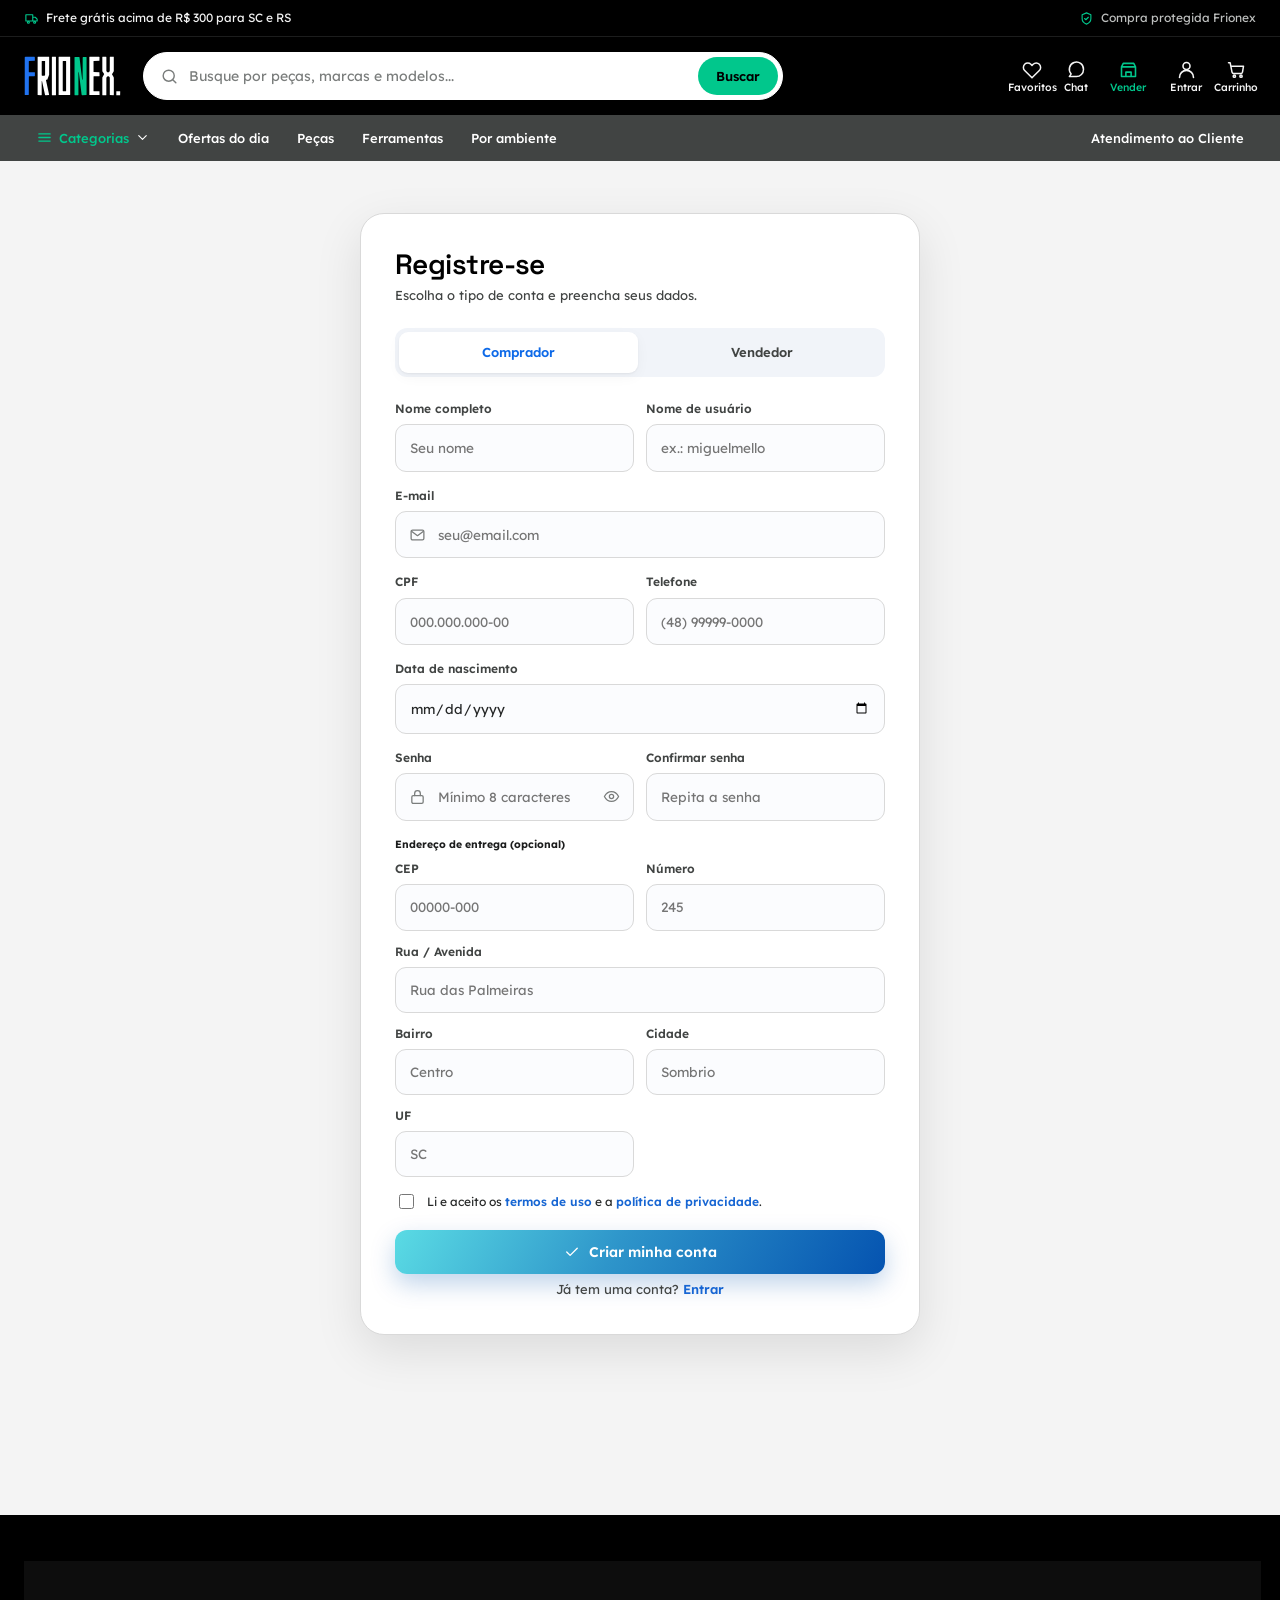
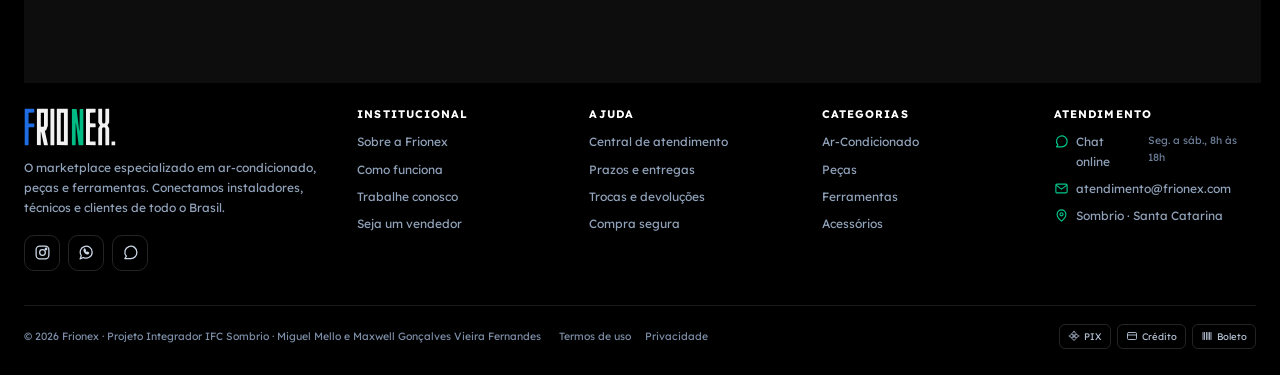
==== frionex/cadastro.html @ c79feea0 "feat: add HTML pages for Frionex marketplace - Created carrinho.html for the shopping cart interface" ====
<!DOCTYPE html>
<html lang="pt-BR">
<head>
  <meta charset="utf-8">
  <meta name="viewport" content="width=device-width, initial-scale=1">
  <title>Criar conta · Frionex</title>
  <meta name="description" content="Registre-se na Frionex como comprador ou vendedor e faça parte do marketplace de climatização.">
  <link rel="icon" href="assets/img/favicon.svg" type="image/svg+xml">
  <link rel="preconnect" href="https://fonts.googleapis.com">
  <link rel="preconnect" href="https://fonts.gstatic.com" crossorigin>
  <link rel="stylesheet" href="assets/css/styles.css">
</head>
<body>
  <div id="site-header"></div>

  <main class="page-shell">
    <div class="container">
      <div class="auth-page auth-page-solo">
        <div class="auth-main">
          <div class="auth-card">
            <h1>Registre-se</h1>
            <p>Escolha o tipo de conta e preencha seus dados.</p>

            <div class="auth-tabs" role="tablist" aria-label="Tipo de conta">
              <button class="auth-tab is-active" type="button" data-tipo="comprador" role="tab">Comprador</button>
              <button class="auth-tab" type="button" data-tipo="vendedor" role="tab">Vendedor</button>
            </div>

            <form class="auth-form" id="registerForm" autocomplete="on" novalidate>
              <input type="hidden" name="tipo" id="tipoConta" value="comprador">

              <div class="auth-grid-2">
                <div class="field">
                  <label for="regNome">Nome completo</label>
                  <input id="regNome" name="nome" type="text" placeholder="Seu nome" autocomplete="name" required>
                </div>
                <div class="field">
                  <label for="regUsuario">Nome de usuário</label>
                  <input id="regUsuario" name="nome_usuario" type="text" placeholder="ex.: miguelmello" autocomplete="username" required>
                </div>
              </div>

              <div class="field">
                <label for="regEmail">E-mail</label>
                <div class="input-wrap">
                  <span class="icon-slot" data-icon="mail"></span>
                  <input id="regEmail" name="email" type="email" placeholder="seu@email.com" autocomplete="email" required>
                </div>
              </div>

              <div class="auth-grid-2">
                <div class="field">
                  <label for="regCpf">CPF</label>
                  <input id="regCpf" name="cpf" type="text" inputmode="numeric" maxlength="14" placeholder="000.000.000-00" data-mask="cpf">
                </div>
                <div class="field">
                  <label for="regTelefone">Telefone</label>
                  <input id="regTelefone" name="telefone" type="tel" inputmode="numeric" maxlength="15" placeholder="(48) 99999-0000" data-mask="phone">
                </div>
              </div>

              <div class="field">
                <label for="regNasc">Data de nascimento</label>
                <input id="regNasc" name="data_nasc" type="date">
              </div>

              <div class="auth-grid-2">
                <div class="field">
                  <label for="regSenha">Senha</label>
                  <div class="input-wrap">
                    <span class="icon-slot" data-icon="lock"></span>
                    <input id="regSenha" name="senha" type="password" minlength="8" placeholder="Mínimo 8 caracteres" autocomplete="new-password" required>
                    <button class="icon-btn toggle-pass" type="button" data-toggle-pass="regSenha" aria-label="Mostrar senha">
                      <span class="icon-slot" data-icon="eye"></span>
                    </button>
                  </div>
                </div>
                <div class="field">
                  <label for="regSenha2">Confirmar senha</label>
                  <input id="regSenha2" name="senha_confirma" type="password" minlength="8" placeholder="Repita a senha" autocomplete="new-password" required>
                </div>
              </div>

              <div id="sellerNote" class="auth-note" hidden>
                Sua conta de vendedor será analisada pela equipe Frionex. Após a aprovação, você poderá publicar produtos e criar sua loja.
              </div>

              <div class="auth-note" style="margin-top:2px" id="addressNote">
                <strong style="color:var(--ink-2)">Endereço de entrega (opcional)</strong>
                <div class="auth-grid-2" style="margin-top:8px">
                  <div class="field">
                    <label for="regCep">CEP</label>
                    <input id="regCep" name="cep" type="text" inputmode="numeric" maxlength="9" placeholder="00000-000" data-mask="cep">
                  </div>
                  <div class="field">
                    <label for="regNumero">Número</label>
                    <input id="regNumero" name="numero" type="text" placeholder="245">
                  </div>
                  <div class="field" style="grid-column:1/-1">
                    <label for="regRua">Rua / Avenida</label>
                    <input id="regRua" name="rua" type="text" placeholder="Rua das Palmeiras">
                  </div>
                  <div class="field">
                    <label for="regBairro">Bairro</label>
                    <input id="regBairro" name="bairro" type="text" placeholder="Centro">
                  </div>
                  <div class="field">
                    <label for="regCidade">Cidade</label>
                    <input id="regCidade" name="cidade" type="text" placeholder="Sombrio">
                  </div>
                  <div class="field">
                    <label for="regUf">UF</label>
                    <input id="regUf" name="uf" type="text" maxlength="2" placeholder="SC">
                  </div>
                </div>
              </div>

              <label class="auth-row" style="justify-content:flex-start">
                <input type="checkbox" name="termos" id="regTermos" required>
                <span>Li e aceito os <a href="#" data-info="Termos de uso">termos de uso</a> e a <a href="#" data-info="Política de privacidade">política de privacidade</a>.</span>
              </label>

              <button class="btn btn-grad btn-block auth-submit" type="submit">
                <span class="icon-slot" data-icon="check"></span> Criar minha conta
              </button>
            </form>

            <p class="auth-alt">Já tem uma conta? <a href="login.html">Entrar</a></p>
          </div>
        </div>
      </div>
    </div>
  </main>

  <div id="site-footer"></div>

  <script src="assets/js/data.js"></script>
  <script src="assets/js/api.js"></script>
  <script src="assets/js/store.js"></script>
  <script src="assets/js/ui.js"></script>
  <script src="assets/js/pages/auth.js"></script>
</body>
</html>
---- frionex/assets/css/styles.css ----
@import url('https://fonts.googleapis.com/css2?family=Lexend+Deca:wght@300;400;500;600;700&family=Space+Grotesk:wght@500;600;700&display=swap');

/* =========================================================
   FRIONEX · Design System
   ========================================================= */
:root {
  --ink: #000000;
  --ink-2: #1c1d1d;
  --text: #262828;
  --muted: #414443;
  --muted-2: #7a7d7c;
  --line: #d9d9d9;
  --line-2: #f1f1f1;
  --bg: #f4f4f4;
  --surface: #ffffff;
  --blue: #0e6ae8;
  --blue-dark: #1766d3;
  --blue-soft: #e7f0fd;
  --teal: #01c78c;
  --teal-soft: #e3f8f1;
  --green: #10a976;
  --amber: #f59e0b;
  --danger: #e5484d;
  --grad: linear-gradient(120deg, #5adbe4 0%, #2e95ca 45%, #0553b0 100%);
  --grad-soft: linear-gradient(120deg, #e7f0fd 0%, #e3f8f1 100%);
  --buy-grad: linear-gradient(90deg, #069aad 0%, #24aa98 35%, #5ac671 70%, #78d65b 100%);
  --nav: #414443;
  --radius: 16px;
  --radius-sm: 12px;
  --radius-lg: 24px;
  --shadow-sm: 0 1px 2px rgba(0, 0, 0, .05), 0 4px 14px rgba(0, 0, 0, .04);
  --shadow: 0 16px 48px rgba(0, 0, 0, .10);
  --shadow-lg: 0 30px 80px rgba(0, 0, 0, .16);
  --container: 1240px;
  --font-body: 'Lexend Deca', 'Segoe UI', system-ui, -apple-system, sans-serif;
  --font-display: 'Space Grotesk', 'Lexend Deca', 'Segoe UI', sans-serif;
  --header-offset: 118px;
}

*, *::before, *::after { box-sizing: border-box; }

html { scroll-behavior: smooth; }

body {
  margin: 0;
  background: var(--bg);
  color: var(--text);
  font-family: var(--font-body);
  font-size: 15px;
  line-height: 1.6;
  -webkit-font-smoothing: antialiased;
}

body.has-modal { overflow: hidden; }

img, svg { max-width: 100%; }
img { display: block; }

a { color: inherit; text-decoration: none; }
button { font: inherit; color: inherit; cursor: pointer; }
input, select, textarea { font: inherit; color: inherit; }
fieldset { border: 0; padding: 0; margin: 0; }
h1, h2, h3, h4 {
  margin: 0;
  font-family: var(--font-display);
  font-weight: 600;
  line-height: 1.15;
  letter-spacing: -.02em;
  color: var(--ink);
}
p { margin: 0; }
ul, ol { margin: 0; padding: 0; list-style: none; }
hr { border: 0; border-top: 1px solid var(--line); margin: 0; }

:focus-visible {
  outline: 2px solid var(--blue);
  outline-offset: 3px;
  border-radius: 6px;
}

::selection { background: rgba(14, 106, 232, .18); }

.container {
  width: min(calc(100% - 48px), var(--container));
  margin-inline: auto;
}

.icon { width: 20px; height: 20px; flex: 0 0 auto; }
.icon-sm { width: 16px; height: 16px; }
.icon-slot { display: inline-flex; align-items: center; justify-content: center; }

.sr-only {
  position: absolute; width: 1px; height: 1px; padding: 0; margin: -1px;
  overflow: hidden; clip: rect(0, 0, 0, 0); white-space: nowrap; border: 0;
}
[hidden] { display: none !important; }

.text-muted { color: var(--muted); }
.text-grad {
  background: var(--grad);
  -webkit-background-clip: text;
  background-clip: text;
  color: transparent;
}

/* ---------- botões ---------- */
.btn {
  display: inline-flex;
  align-items: center;
  justify-content: center;
  gap: 8px;
  padding: 12px 20px;
  border: 1px solid transparent;
  border-radius: 12px;
  background: transparent;
  color: var(--ink);
  font-weight: 600;
  font-size: 14px;
  line-height: 1.2;
  white-space: nowrap;
  transition: transform .18s ease, box-shadow .18s ease, background .18s ease, border-color .18s ease;
}
.btn:hover { transform: translateY(-1px); }
.btn:active { transform: translateY(0); }
.btn:disabled { opacity: .55; cursor: not-allowed; transform: none; }
.btn .icon { width: 18px; height: 18px; }

.btn-grad { background: var(--grad); color: #fff; box-shadow: 0 10px 24px rgba(14, 106, 232, .28); }
.btn-grad:hover { box-shadow: 0 14px 30px rgba(1, 199, 140, .30); }
.btn-primary { background: var(--blue); color: #fff; box-shadow: 0 8px 20px rgba(14, 106, 232, .25); }
.btn-primary:hover { background: var(--blue-dark); }
.btn-buy { background: var(--buy-grad); color: #fff; box-shadow: 0 12px 26px rgba(24, 168, 168, .30); }
.btn-dark { background: var(--ink); color: #fff; }
.btn-dark:hover { background: #16233a; }
.btn-soft { background: var(--blue-soft); color: var(--blue-dark); }
.btn-soft:hover { background: #dbe9ff; }
.btn-outline { border-color: var(--line); background: #fff; }
.btn-outline:hover { border-color: var(--blue); color: var(--blue-dark); }
.btn-ghost { color: var(--muted); }
.btn-ghost:hover { background: var(--line-2); color: var(--ink); }
.btn-danger-ghost { color: var(--danger); }
.btn-danger-ghost:hover { background: #fdecec; }
.btn-sm { padding: 9px 13px; font-size: 12.5px; border-radius: 10px; }
.btn-lg { padding: 15px 26px; font-size: 15.5px; border-radius: 14px; }
.btn-block { width: 100%; }
.btn-link { color: var(--blue-dark); font-weight: 600; display: inline-flex; align-items: center; gap: 6px; }
.btn-link:hover { text-decoration: underline; }

.icon-btn {
  display: inline-flex;
  align-items: center;
  justify-content: center;
  width: 40px;
  height: 40px;
  border: 0;
  border-radius: 11px;
  background: transparent;
  color: var(--ink-2);
  transition: background .18s ease, color .18s ease;
}
.icon-btn:hover { background: var(--line-2); color: var(--blue-dark); }

/* ---------- chips / badges ---------- */
.chip {
  display: inline-flex;
  align-items: center;
  gap: 6px;
  padding: 6px 11px;
  border: 1px solid var(--line);
  border-radius: 999px;
  background: #fff;
  font-size: 12px;
  font-weight: 500;
  color: var(--muted);
}
.chip .icon { width: 14px; height: 14px; }
.chip.is-active { background: var(--ink); border-color: var(--ink); color: #fff; }

.badge-verified {
  display: inline-flex;
  align-items: center;
  gap: 5px;
  padding: 4px 9px;
  border-radius: 999px;
  background: var(--teal-soft);
  color: #0c8a61;
  font-size: 11.5px;
  font-weight: 600;
  white-space: nowrap;
}
.badge-verified .icon { width: 14px; height: 14px; }

/* =========================================================
   HEADER
   ========================================================= */
.top-strip {
  background: radial-gradient(1200px 120px at 20% 0%, rgba(14, 106, 232, .35), transparent 70%), var(--ink);
  color: #d7e6ff;
  font-size: 12px;
}
.top-strip-inner {
  display: flex;
  align-items: center;
  justify-content: space-between;
  gap: 16px;
  min-height: 36px;
}
.top-strip-inner > span { display: inline-flex; align-items: center; gap: 7px; }
.top-strip-inner .icon { width: 15px; height: 15px; color: var(--teal); }
.top-strip-right { color: #9fb3cf; }

.site-header {
  position: sticky;
  top: 0;
  z-index: 50;
  background: rgba(255, 255, 255, .94);
  backdrop-filter: blur(14px);
  border-bottom: 1px solid var(--line);
}
.header-top {
  display: flex;
  align-items: center;
  gap: 22px;
  min-height: 78px;
}
.brand { display: inline-flex; align-items: center; flex: 0 0 auto; }
.brand-logo { height: 36px; width: auto; }
.menu-toggle { display: none; }

.search {
  position: relative;
  display: flex;
  align-items: center;
  gap: 8px;
  flex: 1;
  max-width: 640px;
  min-height: 46px;
  padding: 4px 4px 4px 16px;
  border: 1.5px solid var(--line);
  border-radius: 999px;
  background: #f7f9fc;
  color: var(--muted-2);
  transition: border-color .18s ease, box-shadow .18s ease, background .18s ease;
}
.search:focus-within {
  border-color: rgba(14, 106, 232, .6);
  background: #fff;
  box-shadow: 0 0 0 4px rgba(14, 106, 232, .10);
}
.search .icon { width: 19px; height: 19px; }
.search input {
  flex: 1;
  min-width: 0;
  height: 38px;
  border: 0;
  background: transparent;
  outline: none;
  font-size: 14px;
  color: var(--text);
}
.search input::placeholder { color: var(--muted-2); }
.search input::-webkit-search-cancel-button { cursor: pointer; }
.search-btn {
  height: 38px;
  padding: 0 18px;
  border: 0;
  border-radius: 999px;
  background: var(--grad);
  color: #fff;
  font-weight: 600;
  font-size: 13px;
}
.search-btn:hover { filter: brightness(1.05); }

.header-actions {
  display: flex;
  align-items: center;
  gap: 4px;
  margin-left: auto;
}
.header-action {
  position: relative;
  display: inline-flex;
  flex-direction: column;
  align-items: center;
  gap: 1px;
  padding: 7px 10px;
  border: 0;
  border-radius: 10px;
  background: transparent;
  color: var(--muted);
  font-size: 10.5px;
  font-weight: 500;
  line-height: 1.2;
  transition: background .18s ease, color .18s ease;
}
.header-action:hover { background: var(--line-2); color: var(--blue-dark); }
.header-action .icon { width: 21px; height: 21px; }
.sell-link { color: #0c8a61; }
.login-link { color: var(--ink-2); }
.mini-badge {
  position: absolute;
  top: 1px;
  right: 4px;
  min-width: 17px;
  height: 17px;
  padding: 0 5px;
  border-radius: 999px;
  background: var(--grad);
  color: #fff;
  font-size: 10px;
  font-weight: 700;
  line-height: 17px;
  text-align: center;
  box-shadow: 0 0 0 2px #fff;
}
.account-menu { position: relative; }
.account-btn {
  display: flex;
  align-items: center;
  gap: 7px;
  padding: 4px 10px 4px 4px;
  border: 1px solid var(--line);
  border-radius: 999px;
  background: #fff;
  font-size: 12.5px;
  font-weight: 600;
  color: var(--ink-2);
}
.account-btn:hover { border-color: rgba(14, 106, 232, .5); }
.account-btn .chevron { width: 15px; height: 15px; color: var(--muted); }
.avatar {
  display: inline-flex;
  align-items: center;
  justify-content: center;
  width: 42px;
  height: 42px;
  border-radius: 50%;
  background: var(--grad);
  color: #fff;
  font-family: var(--font-display);
  font-weight: 700;
  font-size: 14px;
  letter-spacing: .02em;
  flex: 0 0 auto;
  overflow: hidden;
}
.avatar img { width: 100%; height: 100%; object-fit: cover; }
.avatar-sm { width: 30px; height: 30px; font-size: 11px; }
.avatar-lg { width: 64px; height: 64px; font-size: 20px; }
.avatar-xl { width: 88px; height: 88px; font-size: 28px; border: 4px solid #fff; box-shadow: var(--shadow-sm); }

.account-dropdown {
  position: absolute;
  top: calc(100% + 10px);
  right: 0;
  z-index: 60;
  width: 236px;
  padding: 8px;
  border: 1px solid var(--line);
  border-radius: 14px;
  background: #fff;
  box-shadow: var(--shadow);
  opacity: 0;
  visibility: hidden;
  transform: translateY(-6px);
  transition: .18s ease;
}
.account-menu.is-open .account-dropdown { opacity: 1; visibility: visible; transform: none; }
.account-dropdown-head {
  display: flex;
  flex-direction: column;
  gap: 1px;
  padding: 10px 12px 12px;
  border-bottom: 1px solid var(--line-2);
  margin-bottom: 6px;
}
.account-dropdown-head strong { font-size: 13.5px; }
.account-dropdown-head span { font-size: 11.5px; color: var(--muted-2); overflow: hidden; text-overflow: ellipsis; }
.account-dropdown a, .account-dropdown button {
  display: flex;
  align-items: center;
  gap: 9px;
  width: 100%;
  padding: 10px 12px;
  border: 0;
  border-radius: 9px;
  background: transparent;
  font-size: 13px;
  color: var(--text);
  text-align: left;
}
.account-dropdown a:hover, .account-dropdown button:hover { background: var(--blue-soft); color: var(--blue-dark); }
.account-dropdown .icon { width: 17px; height: 17px; }

.header-nav {
  border-top: 1px solid var(--line-2);
  background: #fff;
}
.nav-inner {
  display: flex;
  align-items: center;
  gap: 4px;
  min-height: 46px;
}
.nav-link {
  display: inline-flex;
  align-items: center;
  gap: 6px;
  padding: 9px 12px;
  border: 0;
  border-radius: 9px;
  background: transparent;
  font-size: 13.5px;
  font-weight: 500;
  color: var(--ink-2);
  white-space: nowrap;
}
.nav-link:hover { background: var(--line-2); color: var(--blue-dark); }
.nav-link .chevron { width: 15px; height: 15px; color: var(--muted); }
.nav-link .menu-ico { width: 17px; height: 17px; }
.nav-link-help { margin-left: auto; color: var(--muted); }
.nav-dropdown { position: relative; }
.nav-dropdown-panel {
  position: absolute;
  top: calc(100% + 6px);
  left: 0;
  z-index: 55;
  display: grid;
  grid-template-columns: 1fr 1fr;
  gap: 4px;
  width: 460px;
  padding: 10px;
  border: 1px solid var(--line);
  border-radius: 16px;
  background: #fff;
  box-shadow: var(--shadow);
  opacity: 0;
  visibility: hidden;
  transform: translateY(-6px);
  transition: .18s ease;
}
.nav-dropdown.is-open .nav-dropdown-panel { opacity: 1; visibility: visible; transform: none; }
.nav-dropdown-panel a {
  display: flex;
  gap: 11px;
  align-items: flex-start;
  padding: 11px;
  border-radius: 11px;
}
.nav-dropdown-panel a:hover { background: var(--blue-soft); }
.cat-ico {
  display: inline-flex;
  align-items: center;
  justify-content: center;
  width: 38px;
  height: 38px;
  border-radius: 10px;
  background: var(--grad-soft);
  color: var(--blue-dark);
  flex: 0 0 auto;
}
.cat-ico .icon { width: 19px; height: 19px; }
.nav-dropdown-panel strong { display: block; font-size: 13px; }
.nav-dropdown-panel small { display: block; margin-top: 2px; font-size: 11px; color: var(--muted-2); line-height: 1.35; }

/* mobile drawer */
.mobile-drawer {
  position: fixed;
  inset: 0 auto 0 0;
  z-index: 90;
  display: none;
  flex-direction: column;
  width: min(340px, 88vw);
  padding: 18px;
  background: #fff;
  box-shadow: var(--shadow-lg);
  transform: translateX(-105%);
  transition: transform .26s ease;
  overflow-y: auto;
}
.mobile-drawer-head { display: flex; align-items: center; justify-content: space-between; margin-bottom: 16px; }
.mobile-search { margin-bottom: 14px; }
.mobile-search .search { max-width: none; }
.mobile-search .search-btn { display: none; }
.mobile-nav { display: flex; flex-direction: column; gap: 2px; }
.mobile-nav a {
  display: flex;
  align-items: center;
  gap: 10px;
  padding: 11px 12px;
  border-radius: 10px;
  font-size: 14px;
  font-weight: 500;
  color: var(--ink-2);
}
.mobile-nav a:hover { background: var(--line-2); }
.mobile-nav .icon { width: 18px; height: 18px; color: var(--muted); }
.mobile-label {
  padding: 14px 12px 5px;
  font-size: 10.5px;
  font-weight: 700;
  letter-spacing: .12em;
  text-transform: uppercase;
  color: var(--muted-2);
}
.drawer-scrim {
  position: fixed;
  inset: 0;
  z-index: 85;
  background: rgba(0, 0, 0, .45);
  opacity: 0;
  visibility: hidden;
  transition: .22s ease;
}
body.menu-open .mobile-drawer { transform: none; }
body.menu-open .drawer-scrim { opacity: 1; visibility: visible; }

/* =========================================================
   HERO / HOME
   ========================================================= */
main { min-height: 60vh; }

.hero {
  position: relative;
  margin: 26px auto 0;
  border-radius: var(--radius-lg);
  overflow: hidden;
  background: radial-gradient(900px 500px at 88% 8%, rgba(1, 199, 140, .35), transparent 60%),
              radial-gradient(700px 500px at 20% 100%, rgba(14, 106, 232, .38), transparent 65%),
              linear-gradient(135deg, #000000 0%, #0a1a33 55%, #0b2a2a 100%);
  color: #fff;
  box-shadow: var(--shadow-lg);
}
.hero::after {
  content: "";
  position: absolute;
  inset: 0;
  background-image: radial-gradient(rgba(255, 255, 255, .10) 1px, transparent 1px);
  background-size: 22px 22px;
  mask-image: linear-gradient(90deg, transparent 40%, #000);
  pointer-events: none;
}
.hero-slide {
  display: none;
  grid-template-columns: 1.1fr .9fr;
  align-items: center;
  gap: 26px;
  min-height: 380px;
  padding: 48px 52px;
  position: relative;
  z-index: 1;
}
.hero-slide.is-active { display: grid; animation: heroIn .5s ease both; }
@keyframes heroIn { from { opacity: 0; transform: translateY(8px); } to { opacity: 1; transform: none; } }
.hero-copy { max-width: 560px; }
.hero-eyebrow {
  display: inline-flex;
  align-items: center;
  gap: 7px;
  padding: 6px 12px;
  border: 1px solid rgba(255, 255, 255, .18);
  border-radius: 999px;
  background: rgba(255, 255, 255, .08);
  color: #b9f6e5;
  font-size: 11.5px;
  font-weight: 600;
  letter-spacing: .06em;
  text-transform: uppercase;
}
.hero-eyebrow .icon { width: 14px; height: 14px; }
.hero h1 {
  margin: 16px 0 12px;
  color: #fff;
  font-size: clamp(30px, 4vw, 48px);
  line-height: 1.06;
  letter-spacing: -.035em;
}
.hero h1 em { font-style: normal; background: linear-gradient(120deg, #5adbe4, #01c78c); -webkit-background-clip: text; background-clip: text; color: transparent; }
.hero p { max-width: 460px; color: #b9c6da; font-size: 15px; }
.hero-actions { display: flex; flex-wrap: wrap; gap: 10px; margin-top: 24px; }
.hero-stats { display: flex; gap: 26px; margin-top: 30px; }
.hero-stat strong { display: block; font-family: var(--font-display); font-size: 20px; letter-spacing: -.02em; }
.hero-stat span { font-size: 11.5px; color: #92a3bd; }
.hero-media { display: flex; justify-content: center; align-items: center; position: relative; }
.hero-media-inner {
  position: relative;
  width: 100%;
  max-width: 380px;
  aspect-ratio: 1 / 1;
  display: grid;
  place-items: center;
  border-radius: 28px;
  background: radial-gradient(circle at 50% 40%, #fff, #f4f4f4 70%);
  box-shadow: 0 30px 80px rgba(0, 0, 0, .35);
  transform: rotate(-3deg);
}
.hero-media img { width: 88%; height: 88%; object-fit: contain; }
.hero-tag {
  position: absolute;
  right: -14px;
  bottom: 26px;
  display: flex;
  align-items: center;
  gap: 8px;
  padding: 10px 14px;
  border-radius: 14px;
  background: #fff;
  color: var(--ink);
  font-size: 12px;
  font-weight: 600;
  box-shadow: var(--shadow);
}
.hero-tag .icon { color: var(--teal); }
.hero-dots { position: absolute; left: 52px; bottom: 22px; z-index: 3; display: flex; gap: 7px; }
.hero-dots button {
  width: 26px;
  height: 5px;
  border: 0;
  border-radius: 99px;
  background: rgba(255, 255, 255, .25);
  padding: 0;
  transition: .2s ease;
}
.hero-dots button.is-active { width: 42px; background: linear-gradient(90deg, #5adbe4, #01c78c); }
.hero-arrow {
  position: absolute;
  top: 50%;
  z-index: 3;
  transform: translateY(-50%);
  width: 38px;
  height: 38px;
  display: grid;
  place-items: center;
  border: 1px solid rgba(255, 255, 255, .2);
  border-radius: 50%;
  background: rgba(0, 0, 0, .35);
  color: #fff;
  backdrop-filter: blur(6px);
}
.hero-arrow:hover { background: rgba(0, 0, 0, .65); }
.hero-arrow .icon { width: 18px; height: 18px; }
.hero-prev { left: 14px; }
.hero-next { right: 14px; }

/* quick categories */
.quick-cats {
  display: grid;
  grid-template-columns: repeat(4, 1fr);
  gap: 14px;
  margin-top: 24px;
}
.quick-cat {
  display: flex;
  align-items: center;
  gap: 13px;
  padding: 16px 18px;
  border: 1px solid var(--line);
  border-radius: var(--radius);
  background: #fff;
  box-shadow: var(--shadow-sm);
  transition: transform .2s ease, box-shadow .2s ease, border-color .2s ease;
}
.quick-cat:hover { transform: translateY(-3px); box-shadow: var(--shadow); border-color: rgba(14, 106, 232, .28); }
.quick-cat-ico {
  display: grid;
  place-items: center;
  width: 46px;
  height: 46px;
  border-radius: 13px;
  background: var(--grad-soft);
  color: var(--blue-dark);
  flex: 0 0 auto;
}
.quick-cat-ico .icon { width: 22px; height: 22px; }
.quick-cat strong { display: block; font-size: 14px; }
.quick-cat small { display: block; color: var(--muted-2); font-size: 11.5px; }

/* section heading */
.section { margin-top: 44px; }
.section-head {
  display: flex;
  align-items: flex-end;
  justify-content: space-between;
  gap: 18px;
  margin-bottom: 18px;
}
.section-head h2 { font-size: clamp(22px, 2.6vw, 30px); }
.section-head p { margin-top: 4px; color: var(--muted); font-size: 13.5px; }
.section-link { display: inline-flex; align-items: center; gap: 6px; font-size: 13px; font-weight: 600; color: var(--blue-dark); white-space: nowrap; }
.section-link .icon { width: 16px; height: 16px; }

/* shop layout */
.shop-layout {
  display: grid;
  grid-template-columns: 262px 1fr;
  gap: 26px;
  align-items: start;
  margin-top: 8px;
}
.filters-card {
  position: sticky;
  top: calc(var(--header-offset) + 18px);
  padding: 20px;
  border: 1px solid var(--line);
  border-radius: var(--radius);
  background: #fff;
  box-shadow: var(--shadow-sm);
}
.filters-head {
  display: flex;
  align-items: center;
  justify-content: space-between;
  gap: 10px;
  margin-bottom: 4px;
}
.filters-head h2 { display: flex; align-items: center; gap: 8px; font-size: 16px; }
.filters-head h2 .icon { width: 18px; height: 18px; color: var(--blue); }
.filters-clear { font-size: 11.5px; font-weight: 600; color: var(--blue-dark); background: none; border: 0; padding: 4px; }
.filters-clear:hover { text-decoration: underline; }
.filter-group { padding: 15px 0; border-bottom: 1px solid var(--line-2); }
.filter-group:last-of-type { border-bottom: 0; }
.filter-group h3 {
  margin-bottom: 9px;
  font-family: var(--font-body);
  font-size: 12px;
  font-weight: 700;
  letter-spacing: .09em;
  text-transform: uppercase;
  color: var(--muted);
}
.filter-option {
  display: flex;
  align-items: center;
  gap: 8px;
  padding: 4px 0;
  font-size: 13px;
  color: var(--text);
  cursor: pointer;
}
.filter-option input { width: 16px; height: 16px; accent-color: var(--blue); cursor: pointer; }
.filter-option:hover { color: var(--blue-dark); }
.filter-option .count { margin-left: auto; font-size: 11px; color: var(--muted-2); }
.price-range { display: flex; align-items: center; gap: 8px; }
.price-range input {
  width: 100%;
  min-width: 0;
  padding: 9px 11px;
  border: 1px solid var(--line);
  border-radius: 9px;
  background: #f9fbfe;
  font-size: 12.5px;
}
.price-range span { color: var(--muted-2); font-size: 12px; }
.filters-apply { margin-top: 10px; width: 100%; }
.filters-toggle { display: none; }

.shop-main { min-width: 0; }
.shop-toolbar {
  display: flex;
  align-items: center;
  justify-content: space-between;
  gap: 14px;
  margin-bottom: 16px;
}
.shop-title { font-size: 21px; }
.shop-count { margin-top: 3px; color: var(--muted); font-size: 12.5px; }
.sort-control { display: flex; align-items: center; gap: 8px; font-size: 12.5px; color: var(--muted); }
.sort-control select {
  padding: 9px 32px 9px 12px;
  border: 1px solid var(--line);
  border-radius: 10px;
  background: #fff;
  font-size: 13px;
  font-weight: 500;
  color: var(--ink-2);
  cursor: pointer;
}
.active-filters { display: flex; flex-wrap: wrap; gap: 7px; margin-bottom: 14px; }
.active-filter {
  display: inline-flex;
  align-items: center;
  gap: 5px;
  padding: 5px 9px;
  border-radius: 999px;
  background: var(--blue-soft);
  color: var(--blue-dark);
  font-size: 11.5px;
  font-weight: 500;
}
.active-filter button { border: 0; background: none; padding: 0; display: inline-flex; color: inherit; }
.active-filter .icon { width: 13px; height: 13px; }

/* product grid */
.product-grid {
  display: grid;
  grid-template-columns: repeat(3, minmax(0, 1fr));
  gap: 18px;
}
.product-grid.cols-4 { grid-template-columns: repeat(4, minmax(0, 1fr)); }
.product-card {
  position: relative;
  display: flex;
  flex-direction: column;
  min-width: 0;
  border: 1px solid var(--line);
  border-radius: var(--radius);
  background: #fff;
  overflow: hidden;
  box-shadow: var(--shadow-sm);
  transition: transform .22s ease, box-shadow .22s ease, border-color .22s ease;
}
.product-card:hover { transform: translateY(-4px); box-shadow: var(--shadow); border-color: rgba(14, 106, 232, .22); }
.product-media {
  position: relative;
  aspect-ratio: 1 / 1;
  margin: 8px 8px 0;
  border-radius: 13px;
  background: linear-gradient(160deg, #f4f4f4, #f1f1f1);
  overflow: hidden;
}
.product-media img {
  width: 100%;
  height: 100%;
  object-fit: contain;
  transition: transform .35s ease;
}
.product-card:hover .product-media img { transform: scale(1.045); }
.product-badge {
  position: absolute;
  top: 10px;
  left: 10px;
  z-index: 2;
  padding: 5px 9px;
  border-radius: 8px;
  color: #fff;
  font-size: 10.5px;
  font-weight: 700;
  letter-spacing: .02em;
}
.product-badge.is-featured { background: var(--grad); }
.product-badge.is-off { background: #000000; }
.fav-btn {
  position: absolute;
  top: 10px;
  right: 10px;
  z-index: 2;
  display: grid;
  place-items: center;
  width: 34px;
  height: 34px;
  border: 1px solid var(--line);
  border-radius: 50%;
  background: rgba(255, 255, 255, .92);
  color: var(--muted);
  backdrop-filter: blur(4px);
  transition: .18s ease;
}
.fav-btn:hover { color: var(--danger); border-color: #f6c9cb; }
.fav-btn.is-active { color: var(--danger); background: #fff0f0; border-color: #f6c9cb; }
.fav-btn.is-active .icon { fill: currentColor; }
.fav-btn .icon { width: 17px; height: 17px; }
.product-body { display: flex; flex-direction: column; flex: 1; padding: 13px 15px 15px; }
.product-brand {
  font-size: 10.5px;
  font-weight: 600;
  letter-spacing: .07em;
  text-transform: uppercase;
  color: var(--muted-2);
}
.product-title {
  margin: 5px 0 7px;
  min-height: 40px;
  font-family: var(--font-body);
  font-size: 13.5px;
  font-weight: 500;
  line-height: 1.45;
  letter-spacing: 0;
  color: var(--text);
  display: -webkit-box;
  -webkit-line-clamp: 2;
  -webkit-box-orient: vertical;
  overflow: hidden;
}
.product-title a:hover { color: var(--blue-dark); }
.rating { display: flex; align-items: center; gap: 4px; font-size: 11.5px; color: var(--muted); }
.stars { display: inline-flex; gap: 1px; }
.star { width: 13px; height: 13px; fill: #d7dde8; }
.star.is-filled { fill: #f5a524; }
.rating-value { margin-left: 3px; font-weight: 600; color: var(--ink-2); }
.rating-count { color: var(--muted-2); }
.price-block { display: flex; flex-direction: column; margin: 11px 0 12px; }
.price-old { font-size: 11.5px; color: var(--muted-2); text-decoration: line-through; }
.price-main {
  display: flex;
  align-items: baseline;
  gap: 4px;
  font-family: var(--font-display);
  font-size: 23px;
  font-weight: 700;
  letter-spacing: -.03em;
  color: var(--ink);
  line-height: 1.15;
}
.price-main > span { font-size: 12px; font-weight: 600; color: var(--muted); }
.price-pix { margin-top: 2px; font-size: 11.5px; color: #00805f; font-weight: 500; }
.price-pix strong { font-weight: 700; }
.price-installments { font-size: 11px; color: var(--muted); }
.product-foot {
  display: flex;
  align-items: center;
  justify-content: space-between;
  gap: 8px;
  margin-top: auto;
  padding-top: 11px;
  border-top: 1px solid var(--line-2);
}
.product-seller {
  display: inline-flex;
  align-items: center;
  gap: 5px;
  min-width: 0;
  font-size: 10.5px;
  color: var(--muted-2);
  white-space: nowrap;
  overflow: hidden;
  text-overflow: ellipsis;
}
.product-seller .icon { width: 13px; height: 13px; flex: 0 0 auto; }
.product-foot .btn { flex: 0 0 auto; }

/* empty state */
.empty-state {
  display: flex;
  flex-direction: column;
  align-items: center;
  gap: 10px;
  padding: 56px 20px;
  border: 1px dashed var(--line);
  border-radius: var(--radius);
  background: #fff;
  text-align: center;
}
.empty-state .empty-ico {
  display: grid;
  place-items: center;
  width: 64px;
  height: 64px;
  border-radius: 50%;
  background: var(--grad-soft);
  color: var(--blue-dark);
}
.empty-state .empty-ico .icon { width: 28px; height: 28px; }
.empty-state h3 { font-size: 18px; }
.empty-state p { max-width: 380px; color: var(--muted); font-size: 13.5px; }

/* perks */
.perks {
  display: grid;
  grid-template-columns: repeat(3, 1fr);
  gap: 14px;
  margin-top: 34px;
}
.perk {
  display: flex;
  gap: 13px;
  padding: 18px;
  border: 1px solid var(--line);
  border-radius: var(--radius);
  background: #fff;
}
.perk-ico {
  display: grid;
  place-items: center;
  width: 42px;
  height: 42px;
  border-radius: 12px;
  background: var(--grad-soft);
  color: var(--blue-dark);
  flex: 0 0 auto;
}
.perk-ico .icon { width: 21px; height: 21px; }
.perk strong { display: block; font-size: 13.5px; }
.perk span { display: block; margin-top: 2px; font-size: 11.5px; color: var(--muted); }

/* rail */
.rail {
  display: flex;
  gap: 16px;
  overflow-x: auto;
  padding-bottom: 8px;
  scroll-snap-type: x mandatory;
  scrollbar-width: thin;
}
.rail > * { flex: 0 0 250px; scroll-snap-align: start; }

/* =========================================================
   PÁGINA DE PRODUTO
   ========================================================= */
.page-shell { padding: 22px 0 60px; }
.breadcrumb {
  display: flex;
  align-items: center;
  gap: 7px;
  margin-bottom: 18px;
  font-size: 12px;
  color: var(--muted);
}
.breadcrumb a:hover { color: var(--blue-dark); }
.breadcrumb .icon { width: 13px; height: 13px; color: var(--muted-2); }
.breadcrumb .current { color: var(--ink-2); font-weight: 500; }

.product-detail {
  display: grid;
  grid-template-columns: minmax(0, 1fr) minmax(0, .96fr);
  gap: 34px;
  align-items: start;
}
.gallery { min-width: 0; }
.gallery-main {
  position: relative;
  aspect-ratio: 1 / 1;
  border: 1px solid var(--line);
  border-radius: 20px;
  background: linear-gradient(160deg, #f4f4f4, #f1f1f1);
  overflow: hidden;
}
.gallery-main img { width: 100%; height: 100%; object-fit: contain; }
.gallery-tag {
  position: absolute;
  top: 16px;
  left: 16px;
  padding: 6px 11px;
  border-radius: 9px;
  background: var(--grad);
  color: #fff;
  font-size: 11px;
  font-weight: 700;
}
.gallery-thumbs { display: flex; gap: 10px; margin-top: 12px; flex-wrap: wrap; }
.gallery-thumb {
  width: 76px;
  height: 76px;
  padding: 4px;
  border: 1.5px solid var(--line);
  border-radius: 12px;
  background: #fff;
  overflow: hidden;
  transition: .18s ease;
}
.gallery-thumb img { width: 100%; height: 100%; object-fit: contain; }
.gallery-thumb.is-active, .gallery-thumb:hover { border-color: var(--blue); box-shadow: 0 0 0 3px rgba(14, 106, 232, .12); }

.product-info { min-width: 0; }
.product-info .product-brand { font-size: 11.5px; }
.product-info h1 {
  margin: 8px 0 12px;
  font-family: var(--font-body);
  font-size: clamp(21px, 2.4vw, 27px);
  font-weight: 600;
  line-height: 1.32;
  letter-spacing: -.01em;
  color: var(--ink);
}
.product-meta { display: flex; align-items: center; flex-wrap: wrap; gap: 12px; padding-bottom: 16px; border-bottom: 1px solid var(--line); }
.product-meta .rating { font-size: 12.5px; }
.product-meta .rating .star { width: 15px; height: 15px; }
.meta-link { font-size: 12.5px; color: var(--blue-dark); font-weight: 500; }
.meta-link:hover { text-decoration: underline; }
.seller-inline {
  display: flex;
  align-items: center;
  gap: 9px;
  margin: 14px 0;
  padding: 10px 12px;
  border: 1px solid var(--line);
  border-radius: 12px;
  background: #fbfcfe;
  font-size: 12.5px;
}
.seller-inline .avatar { width: 34px; height: 34px; font-size: 12px; }
.seller-inline strong { display: block; font-size: 12.5px; }
.seller-inline small { color: var(--muted-2); font-size: 11px; }
.seller-inline .badge-verified { margin-left: auto; }
.price-box {
  margin-top: 16px;
  padding: 18px;
  border: 1px solid var(--line);
  border-radius: 16px;
  background: #fff;
  box-shadow: var(--shadow-sm);
}
.price-box .price-old { font-size: 12.5px; }
.price-box .price-main { font-size: 38px; }
.price-box .price-main > span { font-size: 16px; }
.price-box .price-pix { margin-top: 6px; font-size: 13.5px; }
.price-box .price-installments { margin-top: 2px; font-size: 12.5px; }
.price-extra {
  display: flex;
  align-items: center;
  gap: 7px;
  margin-top: 10px;
  padding-top: 10px;
  border-top: 1px dashed var(--line);
  font-size: 12px;
  color: var(--muted);
}
.price-extra .icon { width: 16px; height: 16px; color: var(--teal); }

.qty-row { display: flex; align-items: center; gap: 14px; margin: 18px 0 12px; }
.qty-label { font-size: 12.5px; font-weight: 600; color: var(--muted); }
.qty {
  display: inline-flex;
  align-items: center;
  border: 1px solid var(--line);
  border-radius: 11px;
  background: #fff;
  overflow: hidden;
}
.qty button {
  display: grid;
  place-items: center;
  width: 40px;
  height: 42px;
  border: 0;
  background: transparent;
  color: var(--muted);
}
.qty button:hover { background: var(--line-2); color: var(--ink); }
.qty button .icon { width: 16px; height: 16px; }
.qty input {
  width: 42px;
  height: 42px;
  border: 0;
  border-inline: 1px solid var(--line-2);
  background: #fff;
  text-align: center;
  font-weight: 600;
  font-size: 14px;
  outline: none;
}
.buy-row { display: flex; gap: 10px; }
.buy-row .btn { flex: 1; }
.buy-row .btn-buy { flex: 1.5; }
.stock-note { display: flex; align-items: center; gap: 6px; margin-top: 10px; font-size: 11.5px; color: var(--muted); }
.stock-dot { width: 7px; height: 7px; border-radius: 50%; background: var(--green); box-shadow: 0 0 0 3px rgba(34, 197, 94, .16); }

.shipping-box {
  display: flex;
  gap: 8px;
  margin-top: 16px;
  padding: 14px;
  border: 1px solid var(--line);
  border-radius: 13px;
  background: #fff;
}
.shipping-box input {
  flex: 1;
  min-width: 0;
  padding: 10px 12px;
  border: 1px solid var(--line);
  border-radius: 9px;
  background: #f9fbfe;
  font-size: 13px;
}
.shipping-result { margin-top: 8px; font-size: 12px; color: var(--muted); }
.shipping-result strong { color: #0c8a61; }

.product-benefits {
  display: grid;
  grid-template-columns: repeat(2, 1fr);
  gap: 10px;
  margin-top: 16px;
}
.benefit {
  display: flex;
  align-items: flex-start;
  gap: 9px;
  padding: 11px 12px;
  border: 1px solid var(--line);
  border-radius: 12px;
  background: #fff;
  font-size: 11.5px;
  color: var(--muted);
}
.benefit .icon { width: 18px; height: 18px; color: var(--blue); flex: 0 0 auto; }
.benefit strong { display: block; font-size: 12px; color: var(--ink-2); }

/* tabs */
.tabs-card {
  margin-top: 38px;
  border: 1px solid var(--line);
  border-radius: var(--radius);
  background: #fff;
  overflow: hidden;
}
.tabs-head { display: flex; gap: 4px; padding: 8px; border-bottom: 1px solid var(--line-2); overflow-x: auto; }
.tab-btn {
  padding: 11px 16px;
  border: 0;
  border-radius: 10px;
  background: transparent;
  font-size: 13.5px;
  font-weight: 600;
  color: var(--muted);
  white-space: nowrap;
}
.tab-btn:hover { background: var(--line-2); color: var(--ink); }
.tab-btn.is-active { background: var(--ink); color: #fff; }
.tab-panel { display: none; padding: 26px; }
.tab-panel.is-active { display: block; }
.tab-panel h3 { margin-bottom: 10px; font-size: 18px; }
.tab-panel p { color: var(--muted); font-size: 13.5px; line-height: 1.75; }
.spec-table { width: 100%; border-collapse: collapse; font-size: 13px; }
.spec-table tr:nth-child(odd) { background: #f8fafd; }
.spec-table th, .spec-table td { padding: 11px 14px; text-align: left; border-bottom: 1px solid var(--line-2); }
.spec-table th { width: 38%; font-weight: 600; color: var(--muted); }

/* reviews */
.reviews-wrap { display: grid; grid-template-columns: 260px 1fr; gap: 30px; }
.reviews-summary { padding-right: 24px; border-right: 1px solid var(--line); }
.reviews-score { font-family: var(--font-display); font-size: 52px; font-weight: 700; line-height: 1; letter-spacing: -.04em; }
.reviews-summary .stars { margin: 8px 0 4px; }
.reviews-summary .stars .star { width: 18px; height: 18px; }
.reviews-summary p { font-size: 12px; color: var(--muted); }
.rating-bars { display: flex; flex-direction: column; gap: 6px; margin-top: 16px; }
.rating-bar { display: grid; grid-template-columns: 28px 1fr 26px; align-items: center; gap: 8px; font-size: 11px; color: var(--muted); }
.bar-track { height: 6px; border-radius: 99px; background: var(--line-2); overflow: hidden; }
.bar-fill { height: 100%; border-radius: inherit; background: linear-gradient(90deg, #f5a524, #f7c948); }
.reviews-list { display: flex; flex-direction: column; gap: 14px; min-width: 0; }
.review-item { padding: 16px; border: 1px solid var(--line); border-radius: 13px; background: #fbfcfe; }
.review-head { display: flex; align-items: center; gap: 9px; margin-bottom: 7px; }
.review-head .avatar { width: 34px; height: 34px; font-size: 12px; }
.review-head strong { font-size: 12.5px; }
.review-head small { display: block; color: var(--muted-2); font-size: 10.5px; }
.review-head .stars { margin-left: auto; }
.review-head .stars .star { width: 13px; height: 13px; }
.review-item p { font-size: 12.5px; color: var(--text); line-height: 1.6; }
.review-form { margin-top: 18px; padding: 18px; border: 1px dashed var(--line); border-radius: 13px; background: #fff; }
.review-form h4 { margin-bottom: 8px; font-size: 14px; }
.star-input { display: flex; gap: 3px; margin: 6px 0 10px; }
.star-input button { border: 0; background: none; padding: 0; color: #d7dde8; }
.star-input button .icon { width: 24px; height: 24px; fill: currentColor; stroke: none; }
.star-input button.is-active { color: #f5a524; }
.star-input button:hover { color: #f5a524; }

/* =========================================================
   LOJA
   ========================================================= */
.store-cover {
  position: relative;
  height: 210px;
  border-radius: 20px;
  overflow: hidden;
  background:
    radial-gradient(600px 300px at 85% 0%, rgba(1, 199, 140, .45), transparent 60%),
    radial-gradient(700px 320px at 15% 100%, rgba(14, 106, 232, .5), transparent 65%),
    linear-gradient(120deg, #000000, #112a3a);
}
.store-cover::after {
  content: "";
  position: absolute;
  inset: 0;
  background-image: radial-gradient(rgba(255, 255, 255, .12) 1px, transparent 1px);
  background-size: 20px 20px;
  opacity: .5;
}
.store-cover-label {
  position: absolute;
  left: 28px;
  bottom: 22px;
  color: #fff;
  font-family: var(--font-display);
  font-size: 13px;
  letter-spacing: .16em;
  text-transform: uppercase;
  opacity: .75;
}
.store-head {
  position: relative;
  z-index: 2;
  margin: -62px 22px 0;
  padding: 24px;
  border: 1px solid var(--line);
  border-radius: 18px;
  background: #fff;
  box-shadow: var(--shadow);
}
.store-head-top { display: flex; align-items: flex-start; gap: 18px; flex-wrap: wrap; }
.store-avatar { width: 96px; height: 96px; border-radius: 22px; overflow: hidden; border: 4px solid #fff; box-shadow: var(--shadow-sm); flex: 0 0 auto; }
.store-avatar img { width: 100%; height: 100%; object-fit: cover; }
.store-id h1 { display: flex; align-items: center; gap: 9px; flex-wrap: wrap; font-size: 26px; }
.store-id p { margin-top: 4px; color: var(--muted); font-size: 13px; max-width: 620px; }
.store-id .store-meta { display: flex; align-items: center; gap: 14px; margin-top: 8px; flex-wrap: wrap; font-size: 11.5px; color: var(--muted-2); }
.store-id .store-meta span { display: inline-flex; align-items: center; gap: 5px; }
.store-id .store-meta .icon { width: 14px; height: 14px; }
.store-actions { display: flex; gap: 8px; margin-left: auto; }
.store-stats {
  display: grid;
  grid-template-columns: repeat(5, 1fr);
  gap: 10px;
  margin-top: 20px;
  padding-top: 18px;
  border-top: 1px solid var(--line);
}
.store-stat { display: flex; flex-direction: column; gap: 1px; }
.store-stat strong { font-family: var(--font-display); font-size: 20px; letter-spacing: -.02em; }
.store-stat span { font-size: 11px; color: var(--muted-2); }
.store-tabs { display: flex; gap: 6px; margin: 22px 0 18px; border-bottom: 1px solid var(--line); }
.store-tab { padding: 11px 14px; border: 0; border-bottom: 2px solid transparent; background: none; font-size: 13.5px; font-weight: 600; color: var(--muted); }
.store-tab.is-active { color: var(--ink); border-bottom-color: var(--blue); }

/* =========================================================
   PERFIL
   ========================================================= */
.profile-layout { display: grid; grid-template-columns: 274px 1fr; gap: 24px; align-items: start; }
.profile-nav {
  position: sticky;
  top: calc(var(--header-offset) + 18px);
  padding: 9px;
  border: 1px solid var(--line);
  border-radius: var(--radius);
  background: #fff;
  box-shadow: var(--shadow-sm);
}
.profile-nav a, .profile-nav button {
  display: flex;
  align-items: center;
  gap: 10px;
  width: 100%;
  padding: 11px 12px;
  border: 0;
  border-radius: 10px;
  background: transparent;
  font-size: 13px;
  font-weight: 500;
  color: var(--muted);
  text-align: left;
}
.profile-nav .icon { width: 18px; height: 18px; }
.profile-nav a:hover, .profile-nav button:hover { background: var(--line-2); color: var(--ink); }
.profile-nav .is-active { background: var(--grad-soft); color: var(--blue-dark); font-weight: 600; }
.profile-nav .nav-sep { height: 1px; margin: 7px 10px; background: var(--line-2); }

.profile-panel { display: none; }
.profile-panel.is-active { display: block; animation: fadeIn .25s ease both; }
@keyframes fadeIn { from { opacity: 0; transform: translateY(5px); } to { opacity: 1; transform: none; } }

.card {
  border: 1px solid var(--line);
  border-radius: var(--radius);
  background: #fff;
  box-shadow: var(--shadow-sm);
}
.card-pad { padding: 24px; }
.card-head { display: flex; align-items: flex-start; justify-content: space-between; gap: 16px; margin-bottom: 18px; }
.card-head h2 { font-size: 19px; }
.card-head p { margin-top: 3px; font-size: 12.5px; color: var(--muted); }

.profile-hero { display: flex; align-items: center; gap: 18px; flex-wrap: wrap; padding-bottom: 20px; margin-bottom: 20px; border-bottom: 1px solid var(--line); }
.profile-hero .avatar { width: 84px; height: 84px; font-size: 26px; }
.profile-hero h2 { display: flex; align-items: center; gap: 9px; flex-wrap: wrap; font-size: 23px; }
.profile-hero p { margin-top: 3px; color: var(--muted); font-size: 12.5px; }
.profile-hero .btn { margin-left: auto; }

.form-grid { display: grid; grid-template-columns: repeat(2, minmax(0, 1fr)); gap: 16px; }
.field { display: flex; flex-direction: column; gap: 6px; min-width: 0; }
.field.full { grid-column: 1 / -1; }
.field label { font-size: 11.5px; font-weight: 600; color: var(--muted); }
.field input, .field select, .field textarea {
  width: 100%;
  padding: 12px 14px;
  border: 1.5px solid var(--line);
  border-radius: 11px;
  background: #fbfcfe;
  font-size: 13.5px;
  color: var(--text);
  transition: border-color .18s ease, box-shadow .18s ease, background .18s ease;
}
.field input:focus, .field select:focus, .field textarea:focus {
  outline: none;
  border-color: rgba(14, 106, 232, .65);
  background: #fff;
  box-shadow: 0 0 0 4px rgba(14, 106, 232, .10);
}
.field input:disabled, .field select:disabled {
  color: var(--muted);
  background: #f3f5f9;
  cursor: not-allowed;
}
.field small { font-size: 10.5px; color: var(--muted-2); }
.field-error { font-size: 11px; color: var(--danger); min-height: 14px; }
.form-actions { display: flex; align-items: center; justify-content: flex-end; gap: 10px; margin-top: 20px; }
.form-actions .btn-save { min-width: 150px; }

.settings-list { display: flex; flex-direction: column; }
.settings-row {
  display: flex;
  align-items: center;
  justify-content: space-between;
  gap: 18px;
  padding: 15px 0;
  border-bottom: 1px solid var(--line-2);
}
.settings-row:last-child { border-bottom: 0; }
.settings-row strong { display: block; font-size: 13px; }
.settings-row span { display: block; margin-top: 2px; font-size: 11.5px; color: var(--muted); }
.switch { position: relative; width: 44px; height: 25px; flex: 0 0 auto; }
.switch input { position: absolute; opacity: 0; width: 100%; height: 100%; margin: 0; cursor: pointer; }
.switch span {
  position: absolute;
  inset: 0;
  border-radius: 99px;
  background: #cfd7e3;
  transition: .2s ease;
  pointer-events: none;
  margin: 0;
}
.switch span::after {
  content: "";
  position: absolute;
  top: 3px;
  left: 3px;
  width: 19px;
  height: 19px;
  border-radius: 50%;
  background: #fff;
  box-shadow: 0 1px 3px rgba(0, 0, 0, .2);
  transition: .2s ease;
}
.switch input:checked + span { background: var(--grad); }
.switch input:checked + span::after { transform: translateX(19px); }

.address-grid, .cards-grid { display: grid; grid-template-columns: repeat(2, minmax(0, 1fr)); gap: 14px; }
.address-card, .payment-card {
  position: relative;
  padding: 18px;
  border: 1px solid var(--line);
  border-radius: 14px;
  background: #fbfcfe;
}
.address-card h3, .payment-card h3 { font-size: 14px; }
.address-card p, .payment-card p { margin-top: 4px; color: var(--muted); font-size: 12px; line-height: 1.55; }
.address-card .card-actions { display: flex; gap: 6px; margin-top: 12px; }
.address-card.is-principal { border-color: rgba(1, 199, 140, .5); background: linear-gradient(180deg, #f4fffb, #fff); }
.payment-card {
  background: linear-gradient(135deg, #000000, #16324a);
  color: #fff;
  border: 0;
  min-height: 150px;
  display: flex;
  flex-direction: column;
  justify-content: space-between;
}
.payment-card p { color: #9fb3cf; }
.payment-card .card-brand { display: flex; justify-content: space-between; align-items: center; font-size: 12px; letter-spacing: .12em; text-transform: uppercase; color: #9fb3cf; }
.payment-card .card-number { font-family: var(--font-display); font-size: 19px; letter-spacing: .14em; margin-top: 18px; }
.payment-card .card-foot { display: flex; justify-content: space-between; font-size: 10.5px; color: #9fb3cf; margin-top: 8px; }
.badge-principal {
  position: absolute;
  top: 12px;
  right: 12px;
  padding: 3px 8px;
  border-radius: 999px;
  background: var(--teal-soft);
  color: #0c8a61;
  font-size: 9.5px;
  font-weight: 700;
  text-transform: uppercase;
  letter-spacing: .06em;
}

/* =========================================================
   AUTH
   ========================================================= */
.auth-page {
  display: grid;
  grid-template-columns: 1fr 1fr;
  gap: 26px;
  align-items: stretch;
  margin: 30px auto 60px;
  min-height: 620px;
}
.auth-aside {
  position: relative;
  display: flex;
  flex-direction: column;
  justify-content: space-between;
  padding: 40px;
  border-radius: var(--radius-lg);
  background:
    radial-gradient(700px 400px at 85% 10%, rgba(1, 199, 140, .45), transparent 60%),
    radial-gradient(600px 420px at 10% 95%, rgba(14, 106, 232, .5), transparent 65%),
    linear-gradient(135deg, #000000, #0a1a33);
  color: #fff;
  overflow: hidden;
}
.auth-aside::before {
  content: "";
  position: absolute;
  inset: 0;
  background-image: radial-gradient(rgba(255, 255, 255, .12) 1px, transparent 1px);
  background-size: 22px 22px;
  opacity: .55;
}
.auth-aside > * { position: relative; z-index: 1; }
.auth-aside .brand-logo { filter: invert(1); height: 34px; }
.auth-aside h1 { margin: 34px 0 12px; color: #fff; font-size: clamp(30px, 3.2vw, 44px); line-height: 1.08; }
.auth-aside p { max-width: 420px; color: #b9c6da; font-size: 14px; }
.auth-list { display: flex; flex-direction: column; gap: 12px; margin-top: 26px; }
.auth-list li { display: flex; align-items: center; gap: 10px; font-size: 13px; color: #dbe6f6; }
.auth-list .auth-check {
  display: grid;
  place-items: center;
  width: 26px;
  height: 26px;
  border-radius: 50%;
  background: rgba(1, 199, 140, .18);
  color: #01c78c;
  flex: 0 0 auto;
}
.auth-list .icon { width: 15px; height: 15px; }
.auth-aside-foot {
  display: flex;
  align-items: center;
  gap: 14px;
  margin-top: 32px;
  padding: 16px;
  border: 1px solid rgba(255, 255, 255, .14);
  border-radius: 14px;
  background: rgba(255, 255, 255, .06);
  backdrop-filter: blur(6px);
}
.auth-aside-foot .avatar { width: 42px; height: 42px; }
.auth-aside-foot strong { display: block; font-size: 12.5px; }
.auth-aside-foot span { display: block; color: #9fb3cf; font-size: 11px; }

.auth-main { display: flex; align-items: center; justify-content: center; }
.auth-card {
  width: 100%;
  max-width: 470px;
  padding: 34px;
  border: 1px solid var(--line);
  border-radius: var(--radius-lg);
  background: #fff;
  box-shadow: var(--shadow);
}
.auth-card h1 { font-size: 28px; }
.auth-card > p { margin-top: 5px; color: var(--muted); font-size: 13px; }
.auth-tabs {
  display: grid;
  grid-template-columns: 1fr 1fr;
  gap: 4px;
  padding: 4px;
  margin: 22px 0 20px;
  border-radius: 12px;
  background: #f1f4f9;
}
.auth-tab {
  padding: 10px;
  border: 0;
  border-radius: 9px;
  background: transparent;
  font-size: 13px;
  font-weight: 600;
  color: var(--muted);
}
.auth-tab.is-active { background: #fff; color: var(--ink); box-shadow: var(--shadow-sm); }
.auth-form { display: flex; flex-direction: column; gap: 14px; }
.auth-form .field label { font-size: 12px; }
.input-wrap { position: relative; }
.input-wrap .icon { position: absolute; left: 13px; top: 50%; transform: translateY(-50%); width: 17px; height: 17px; color: var(--muted-2); pointer-events: none; }
.input-wrap input { padding-left: 40px; }
.input-wrap .toggle-pass { position: absolute; right: 8px; top: 50%; transform: translateY(-50%); }
.input-wrap .toggle-pass .icon { position: static; transform: none; }
.auth-row { display: flex; align-items: center; justify-content: space-between; gap: 10px; font-size: 12px; }
.auth-row label { display: flex; align-items: center; gap: 7px; color: var(--muted); }
.auth-row input { width: 15px; height: 15px; accent-color: var(--blue); }
.auth-row a { color: var(--blue-dark); font-weight: 600; }
.auth-row a:hover { text-decoration: underline; }
.auth-submit { margin-top: 4px; }
.auth-divider { display: flex; align-items: center; gap: 10px; margin: 18px 0; color: var(--muted-2); font-size: 10.5px; text-transform: uppercase; letter-spacing: .1em; }
.auth-divider::before, .auth-divider::after { content: ""; height: 1px; flex: 1; background: var(--line); }
.auth-demo {
  display: flex;
  flex-direction: column;
  gap: 7px;
  padding: 13px;
  border: 1px dashed var(--line);
  border-radius: 12px;
  background: #fbfcfe;
}
.auth-demo strong { font-size: 11.5px; color: var(--muted); }
.auth-demo span { font-size: 11px; color: var(--muted-2); }
.auth-demo .btn { margin-top: 3px; }
.auth-alt { margin-top: 18px; text-align: center; font-size: 12.5px; color: var(--muted); }
.auth-alt a { color: var(--blue-dark); font-weight: 600; }
.auth-alt a:hover { text-decoration: underline; }
.auth-steps { display: flex; gap: 6px; margin-bottom: 20px; }
.auth-step { flex: 1; height: 4px; border-radius: 99px; background: var(--line); }
.auth-step.is-active { background: var(--grad); }
.auth-grid-2 { display: grid; grid-template-columns: 1fr 1fr; gap: 12px; }
.auth-note { font-size: 10.5px; color: var(--muted-2); line-height: 1.5; }
.auth-note a { color: var(--blue-dark); }

/* =========================================================
   CARRINHO / CHECKOUT
   ========================================================= */
.cart-layout { display: grid; grid-template-columns: minmax(0, 1fr) 364px; gap: 24px; align-items: start; }
.cart-list { padding: 8px 22px; }
.cart-item {
  display: grid;
  grid-template-columns: 92px minmax(0, 1fr) auto;
  gap: 16px;
  align-items: center;
  padding: 18px 0;
  border-bottom: 1px solid var(--line-2);
}
.cart-item:last-child { border-bottom: 0; }
.cart-thumb {
  width: 92px;
  height: 92px;
  padding: 5px;
  border: 1px solid var(--line);
  border-radius: 12px;
  background: linear-gradient(160deg, #f4f4f4, #f1f1f1);
}
.cart-thumb img { width: 100%; height: 100%; object-fit: contain; }
.cart-info { min-width: 0; }
.cart-info h3 { font-family: var(--font-body); font-size: 13.5px; font-weight: 500; line-height: 1.45; letter-spacing: 0; }
.cart-info h3 a:hover { color: var(--blue-dark); }
.cart-info .cart-brand { font-size: 10.5px; color: var(--muted-2); text-transform: uppercase; letter-spacing: .06em; }
.cart-info .cart-price { margin-top: 5px; font-family: var(--font-display); font-size: 16px; font-weight: 700; letter-spacing: -.02em; }
.cart-actions { display: flex; align-items: center; gap: 12px; margin-top: 9px; }
.cart-actions .qty button, .cart-actions .qty input { height: 34px; width: 34px; }
.cart-actions .qty input { width: 38px; font-size: 12.5px; }
.cart-remove { display: inline-flex; align-items: center; gap: 4px; border: 0; background: none; font-size: 11px; color: var(--muted); }
.cart-remove:hover { color: var(--danger); }
.cart-remove .icon { width: 14px; height: 14px; }
.cart-total { text-align: right; font-family: var(--font-display); font-size: 17px; font-weight: 700; white-space: nowrap; }

.summary-card {
  position: sticky;
  top: calc(var(--header-offset) + 18px);
  padding: 22px;
  border: 1px solid var(--line);
  border-radius: var(--radius);
  background: #fff;
  box-shadow: var(--shadow-sm);
}
.summary-card h2 { font-size: 17px; margin-bottom: 14px; }
.summary-row { display: flex; justify-content: space-between; gap: 12px; padding: 7px 0; font-size: 12.5px; color: var(--muted); }
.summary-row strong { color: var(--ink-2); font-weight: 600; }
.summary-row.discount strong { color: #0c8a61; }
.summary-total { display: flex; justify-content: space-between; align-items: baseline; gap: 12px; margin-top: 10px; padding-top: 14px; border-top: 1px solid var(--line); }
.summary-total span { font-size: 12.5px; color: var(--muted); }
.summary-total strong { font-family: var(--font-display); font-size: 25px; letter-spacing: -.03em; }
.summary-card .btn { margin-top: 16px; }
.coupon { display: flex; gap: 7px; margin-top: 14px; }
.coupon input { flex: 1; min-width: 0; padding: 10px 12px; border: 1px solid var(--line); border-radius: 9px; background: #f9fbfe; font-size: 12px; }
.summary-note { display: flex; gap: 6px; margin-top: 12px; font-size: 10.5px; color: var(--muted-2); }
.summary-note .icon { width: 14px; height: 14px; flex: 0 0 auto; color: var(--teal); }
.summary-pix { display: flex; align-items: center; justify-content: space-between; gap: 10px; margin-top: 12px; padding: 10px 12px; border-radius: 10px; background: var(--teal-soft); font-size: 11.5px; color: #006d52; }
.summary-pix strong { font-size: 13px; }

/* steps */
.steps { display: flex; align-items: center; gap: 8px; margin: 4px 0 24px; }
.step { display: flex; align-items: center; gap: 8px; font-size: 12px; color: var(--muted-2); font-weight: 500; }
.step-index {
  display: grid;
  place-items: center;
  width: 26px;
  height: 26px;
  border-radius: 50%;
  background: #e7ebf2;
  color: var(--muted);
  font-size: 11px;
  font-weight: 700;
}
.step.is-active { color: var(--ink); }
.step.is-active .step-index { background: var(--grad); color: #fff; }
.step.is-done .step-index { background: var(--teal); color: #fff; }
.step-line { flex: 1; height: 2px; background: var(--line); min-width: 20px; }

.checkout-layout { display: grid; grid-template-columns: minmax(0, 1fr) 360px; gap: 24px; align-items: start; }
.checkout-section { margin-bottom: 16px; }
.checkout-section .card-head { margin-bottom: 14px; }
.option-card {
  display: flex;
  gap: 12px;
  padding: 15px;
  border: 1.5px solid var(--line);
  border-radius: 12px;
  background: #fbfcfe;
  cursor: pointer;
  transition: .18s ease;
}
.option-card + .option-card { margin-top: 10px; }
.option-card:hover { border-color: rgba(14, 106, 232, .4); }
.option-card.is-selected { border-color: var(--blue); background: #f3f8ff; box-shadow: 0 0 0 3px rgba(14, 106, 232, .08); }
.option-card input { margin-top: 2px; width: 17px; height: 17px; accent-color: var(--blue); }
.option-card strong { display: block; font-size: 13px; }
.option-card span { display: block; margin-top: 1px; font-size: 11.5px; color: var(--muted); }
.option-card .option-tag { margin-left: auto; }

/* orders */
.orders-list { display: flex; flex-direction: column; gap: 14px; }
.order-card { overflow: hidden; }
.order-head {
  display: flex;
  align-items: center;
  gap: 16px;
  flex-wrap: wrap;
  padding: 14px 18px;
  border-bottom: 1px solid var(--line-2);
  background: #fbfcfe;
}
.order-head .order-id { font-family: var(--font-display); font-size: 13.5px; font-weight: 700; }
.order-head .order-date { font-size: 11.5px; color: var(--muted); }
.status {
  display: inline-flex;
  align-items: center;
  gap: 5px;
  padding: 4px 9px;
  border-radius: 999px;
  font-size: 10.5px;
  font-weight: 700;
  letter-spacing: .02em;
  white-space: nowrap;
}
.status::before { content: ""; width: 6px; height: 6px; border-radius: 50%; background: currentColor; }
.status-entregue { background: #e8f9ef; color: #067a46; }
.status-enviado { background: #e8f1ff; color: #0b5fd6; }
.status-preparo { background: #fff4e2; color: #a85d00; }
.status-aguardando { background: #fff4e2; color: #a85d00; }
.status-cancelado { background: #fdecec; color: #b42318; }
.order-body { padding: 6px 18px; }
.order-item { display: flex; align-items: center; gap: 12px; padding: 12px 0; border-bottom: 1px solid var(--line-2); }
.order-item:last-child { border-bottom: 0; }
.order-item img { width: 56px; height: 56px; object-fit: contain; border: 1px solid var(--line); border-radius: 9px; background: #f7fafd; padding: 3px; }
.order-item-info { min-width: 0; flex: 1; }
.order-item-info strong { display: block; font-size: 12.5px; font-weight: 500; line-height: 1.4; }
.order-item-info span { font-size: 11px; color: var(--muted); }
.order-item-price { font-family: var(--font-display); font-weight: 700; font-size: 13.5px; white-space: nowrap; }
.order-foot { display: flex; align-items: center; gap: 12px; flex-wrap: wrap; padding: 14px 18px; border-top: 1px solid var(--line-2); background: #fbfcfe; }
.order-foot .order-total { font-size: 12px; color: var(--muted); }
.order-foot .order-total strong { font-family: var(--font-display); font-size: 17px; color: var(--ink); }
.order-foot .order-actions { display: flex; gap: 7px; margin-left: auto; flex-wrap: wrap; }

/* =========================================================
   FOOTER
   ========================================================= */
.site-footer {
  margin-top: 60px;
  background:
    radial-gradient(900px 400px at 15% 0%, rgba(14, 106, 232, .18), transparent 60%),
    radial-gradient(800px 400px at 90% 10%, rgba(1, 199, 140, .12), transparent 60%),
    #000000;
  color: #c3cfdf;
  padding-top: 46px;
}
.footer-cta {
  display: flex;
  align-items: center;
  justify-content: space-between;
  gap: 24px;
  padding: 26px 30px;
  border: 1px solid rgba(255, 255, 255, .12);
  border-radius: 18px;
  background: rgba(255, 255, 255, .05);
  backdrop-filter: blur(8px);
}
.footer-cta h2 { color: #fff; font-size: 23px; }
.footer-cta p { margin-top: 4px; font-size: 12.5px; color: #9fb3cf; }
.newsletter { display: flex; gap: 8px; flex: 0 1 440px; }
.newsletter input {
  flex: 1;
  min-width: 0;
  padding: 12px 15px;
  border: 1px solid rgba(255, 255, 255, .16);
  border-radius: 11px;
  background: rgba(255, 255, 255, .08);
  color: #fff;
  font-size: 13px;
}
.newsletter input::placeholder { color: #8b9cb5; }
.newsletter .btn { flex: 0 0 auto; }
.footer-grid {
  display: grid;
  grid-template-columns: 1.5fr repeat(4, 1fr);
  gap: 30px;
  padding: 42px 0 34px;
}
.footer-brand p { margin-top: 12px; max-width: 300px; font-size: 12px; line-height: 1.7; color: #91a3bb; }
.footer-logo { height: 32px; width: auto; opacity: .95; }
.footer-socials { display: flex; gap: 8px; margin-top: 16px; }
.footer-socials a {
  display: grid;
  place-items: center;
  width: 36px;
  height: 36px;
  border: 1px solid rgba(255, 255, 255, .14);
  border-radius: 10px;
  color: #cdd9e8;
}
.footer-socials a:hover { background: rgba(255, 255, 255, .1); color: #fff; }
.footer-socials .icon { width: 17px; height: 17px; }
.footer-col h3 { margin-bottom: 12px; color: #fff; font-family: var(--font-body); font-size: 11px; font-weight: 700; letter-spacing: .1em; text-transform: uppercase; }
.footer-col a, .footer-info { display: block; margin-bottom: 8px; font-size: 12px; color: #91a3bb; }
.footer-col a:hover { color: #fff; }
.footer-info { display: flex; align-items: flex-start; gap: 7px; }
.footer-info .icon { width: 15px; height: 15px; margin-top: 2px; color: var(--teal); flex: 0 0 auto; }
.footer-info small { color: #6f819b; font-size: 10.5px; }
.footer-bottom {
  display: flex;
  align-items: center;
  gap: 18px;
  flex-wrap: wrap;
  padding: 18px 0 26px;
  border-top: 1px solid rgba(255, 255, 255, .1);
  font-size: 10.5px;
  color: #7d8fa8;
}
.footer-legal { display: flex; gap: 14px; }
.footer-legal a:hover { color: #fff; }
.payment-badges { display: flex; gap: 6px; margin-left: auto; }
.payment-badges span {
  display: inline-flex;
  align-items: center;
  gap: 4px;
  padding: 4px 8px;
  border: 1px solid rgba(255, 255, 255, .14);
  border-radius: 6px;
  font-size: 9.5px;
  color: #b7c5d8;
}
.payment-badges .icon { width: 12px; height: 12px; }

/* =========================================================
   TOAST / MODAL
   ========================================================= */
.toast-root {
  position: fixed;
  right: 22px;
  bottom: 22px;
  z-index: 120;
  display: flex;
  flex-direction: column;
  gap: 10px;
  max-width: min(380px, calc(100vw - 32px));
}
.toast {
  display: flex;
  align-items: flex-start;
  gap: 10px;
  padding: 13px 14px;
  border-left: 4px solid var(--teal);
  border-radius: 12px;
  background: #101b2e;
  color: #e7eef8;
  box-shadow: var(--shadow-lg);
  transform: translateY(14px);
  opacity: 0;
  transition: .24s ease;
}
.toast.is-visible { transform: none; opacity: 1; }
.toast-ico { display: grid; place-items: center; width: 22px; height: 22px; border-radius: 50%; background: rgba(1, 199, 140, .16); color: #01c78c; flex: 0 0 auto; }
.toast-ico .icon { width: 14px; height: 14px; }
.toast-msg { flex: 1; font-size: 12px; line-height: 1.5; }
.toast-close { border: 0; background: none; color: #8b9cb5; padding: 0; display: grid; place-items: center; }
.toast-close .icon { width: 14px; height: 14px; }
.toast-error { border-left-color: var(--danger); }
.toast-error .toast-ico { background: rgba(229, 72, 77, .16); color: #ff9a9e; }
.toast-info { border-left-color: var(--blue); }
.toast-info .toast-ico { background: rgba(14, 106, 232, .16); color: #8ec0ff; }

.modal-root { position: fixed; inset: 0; z-index: 110; display: grid; place-items: center; padding: 20px; opacity: 0; transition: .2s ease; }
.modal-root.is-visible { opacity: 1; }
.modal-scrim { position: absolute; inset: 0; background: rgba(0, 0, 0, .55); backdrop-filter: blur(3px); }
.modal {
  position: relative;
  width: min(520px, 100%);
  max-height: 88vh;
  overflow-y: auto;
  border-radius: 18px;
  background: #fff;
  box-shadow: var(--shadow-lg);
  transform: translateY(10px) scale(.99);
  transition: .2s ease;
}
.modal-root.is-visible .modal { transform: none; }
.modal-head { display: flex; align-items: center; justify-content: space-between; gap: 12px; padding: 20px 22px 0; }
.modal-head h2 { font-size: 20px; }
.modal-body { padding: 18px 22px 22px; }
.modal-foot { display: flex; justify-content: flex-end; gap: 8px; padding: 0 22px 22px; }
.modal textarea { width: 100%; min-height: 100px; padding: 12px; border: 1.5px solid var(--line); border-radius: 10px; resize: vertical; font-size: 13px; }
.modal .field { margin-bottom: 12px; }

/* misc */
.pill-tag {
  display: inline-flex;
  align-items: center;
  gap: 5px;
  padding: 4px 9px;
  border-radius: 999px;
  background: var(--line-2);
  color: var(--muted);
  font-size: 10.5px;
  font-weight: 600;
}
.divider { height: 1px; background: var(--line); margin: 22px 0; }
.page-title { font-size: clamp(26px, 3vw, 34px); }
.page-subtitle { margin-top: 4px; color: var(--muted); font-size: 13.5px; }
.mb-0 { margin-bottom: 0; }
.mt-24 { margin-top: 24px; }
.center { text-align: center; }

/* skeleton */
.skeleton {
  border-radius: 10px;
  background: linear-gradient(90deg, #eef1f6 25%, #f7f9fc 37%, #eef1f6 63%);
  background-size: 400% 100%;
  animation: skeleton 1.3s ease infinite;
}
@keyframes skeleton { 0% { background-position: 100% 50%; } 100% { background-position: 0 50%; } }

/* =========================================================
   RESPONSIVO
   ========================================================= */
@media (max-width: 1160px) {
  .header-action .action-label { display: none; }
  .header-action { padding: 8px; }
  .product-grid { grid-template-columns: repeat(2, minmax(0, 1fr)); }
  .product-grid.cols-4 { grid-template-columns: repeat(3, minmax(0, 1fr)); }
  .store-stats { grid-template-columns: repeat(3, 1fr); row-gap: 14px; }
}

@media (max-width: 980px) {
  :root { --header-offset: 108px; }
  .menu-toggle { display: inline-flex; }
  .mobile-drawer { display: flex; }
  .header-nav { display: none; }
  .header-top { gap: 12px; min-height: 68px; }
  .brand-logo { height: 30px; }
  .search { max-width: none; }
  .header-actions .sell-link, .header-actions [data-chat] { display: none; }
  .hero-slide { grid-template-columns: 1fr; min-height: 0; padding: 34px 30px 46px; }
  .hero-media { display: none; }
  .hero-dots { left: 30px; }
  .quick-cats { grid-template-columns: repeat(2, 1fr); }
  .shop-layout { grid-template-columns: 1fr; }
  .filters-toggle { display: inline-flex; }
  .filters-card { display: none; position: static; }
  .filters-card.is-open { display: block; animation: fadeIn .2s ease; }
  .product-grid { grid-template-columns: repeat(3, minmax(0, 1fr)); }
  .product-grid.cols-4 { grid-template-columns: repeat(3, minmax(0, 1fr)); }
  .product-detail { grid-template-columns: 1fr; gap: 26px; }
  .gallery { max-width: 560px; }
  .reviews-wrap { grid-template-columns: 1fr; }
  .reviews-summary { padding-right: 0; border-right: 0; border-bottom: 1px solid var(--line); padding-bottom: 20px; }
  .profile-layout { grid-template-columns: 1fr; }
  .profile-nav { position: static; display: flex; gap: 4px; overflow-x: auto; }
  .profile-nav a, .profile-nav button { white-space: nowrap; width: auto; }
  .profile-nav .nav-sep { display: none; }
  .auth-page { grid-template-columns: 1fr; min-height: 0; }
  .auth-aside { display: none; }
  .auth-main { padding: 10px 0; }
  .cart-layout, .checkout-layout { grid-template-columns: 1fr; }
  .summary-card { position: static; }
  .store-head { margin-inline: 0; }
  .store-actions { margin-left: 0; width: 100%; }
  .footer-grid { grid-template-columns: 1fr 1fr 1fr; }
  .footer-cta { flex-direction: column; align-items: flex-start; }
  .newsletter { flex: 1 1 auto; width: 100%; }
  .perks { grid-template-columns: repeat(2, 1fr); }
}

@media (max-width: 760px) {
  .container { width: min(calc(100% - 32px), var(--container)); }
  .top-strip-right { display: none; }
  .header-top { flex-wrap: wrap; padding: 10px 0; row-gap: 10px; }
  .header-top .search { order: 3; flex-basis: 100%; max-width: none; }
  .header-actions { margin-left: auto; gap: 0; }
  .account-name { display: none; }
  .account-btn { padding: 3px; border: 0; }
  .account-btn .chevron { display: none; }
  .hero { margin-top: 18px; border-radius: 18px; }
  .hero-slide { padding: 28px 22px 44px; }
  .hero h1 { font-size: 32px; }
  .hero-stats { gap: 18px; flex-wrap: wrap; }
  .quick-cats { grid-template-columns: repeat(2, 1fr); gap: 10px; }
  .quick-cat { padding: 12px; gap: 9px; }
  .quick-cat-ico { width: 38px; height: 38px; border-radius: 10px; }
  .product-grid { grid-template-columns: repeat(2, minmax(0, 1fr)); gap: 12px; }
  .product-grid.cols-4 { grid-template-columns: repeat(2, minmax(0, 1fr)); }
  .product-body { padding: 11px 12px 13px; }
  .product-title { font-size: 12.5px; min-height: 37px; }
  .price-main { font-size: 20px; }
  .product-foot { flex-wrap: wrap; gap: 6px; }
  .product-seller { width: 100%; }
  .product-foot .btn { width: 100%; justify-content: center; }
  .shop-toolbar { flex-wrap: wrap; align-items: flex-start; }
  .sort-control { margin-left: auto; }
  .page-shell { padding-top: 14px; }
  .form-grid { grid-template-columns: 1fr; }
  .address-grid, .cards-grid { grid-template-columns: 1fr; }
  .profile-hero .btn { margin-left: 0; }
  .auth-card { padding: 24px 20px; border-radius: 18px; }
  .auth-grid-2 { grid-template-columns: 1fr; }
  .cart-item { grid-template-columns: 72px minmax(0, 1fr); }
  .cart-thumb { width: 72px; height: 72px; }
  .cart-total { grid-column: 2; text-align: left; }
  .order-head { gap: 8px; }
  .order-foot .order-actions { margin-left: 0; width: 100%; }
  .store-head { padding: 18px; }
  .store-avatar { width: 72px; height: 72px; border-radius: 16px; }
  .store-id h1 { font-size: 21px; }
  .store-stats { grid-template-columns: repeat(2, 1fr); }
  .footer-grid { grid-template-columns: 1fr 1fr; gap: 22px; }
  .footer-brand { grid-column: 1 / -1; }
  .footer-brand p { max-width: none; }
  .payment-badges { margin-left: 0; }
  .perks { grid-template-columns: 1fr; }
  .tab-panel { padding: 18px; }
  .buy-row { flex-direction: column; }
  .buy-row .btn { width: 100%; }
  .product-benefits { grid-template-columns: 1fr; }
  .toast-root { right: 12px; bottom: 12px; left: 12px; max-width: none; }
}

@media (max-width: 480px) {
  .product-grid, .product-grid.cols-4 { grid-template-columns: 1fr; }
  .product-title { min-height: 0; }
  .quick-cats { grid-template-columns: 1fr; }
  .hero-dots { left: 22px; }
  .price-box .price-main { font-size: 32px; }
  .footer-grid { grid-template-columns: 1fr; }
  .footer-bottom { flex-direction: column; align-items: flex-start; gap: 10px; }
  .search-btn { display: none; }
  .search { padding-right: 12px; }
  .header-actions .login-link .action-label { display: none; }
  .auth-card h1 { font-size: 24px; }
}


/* =========================================================
   AJUSTES · paleta do protótipo (PDF), header preto,
   carrossel de descontos, campos de senha e fotos reais
   ========================================================= */

/* ---------- header preto + barra cinza (como no PDF) ---------- */
.top-strip { background: #000; color: #f4f4f4; border-bottom: 1px solid #1c1d1d; }
.top-strip-right { color: #bdbfbe; }
.site-header { background: #000; backdrop-filter: none; border-bottom: 0; }
.brand-logo { height: 40px; width: auto; display: block; }
.site-header .search { background: #fff; border-color: #fff; }
.site-header .search:focus-within { border-color: var(--teal); box-shadow: 0 0 0 4px rgba(1, 199, 140, .25); }
.search-btn { background: var(--teal); color: #000; }
.search-btn:hover { background: #10a976; color: #fff; filter: none; }
.site-header .header-action,
.site-header .login-link,
.site-header .icon-btn { color: #f4f4f4; }
.site-header .sell-link { color: var(--teal); }
.site-header .header-action:hover,
.site-header .icon-btn:hover { background: #1c1d1d; color: #fff; }
.site-header .account-btn { background: #000; border-color: #414443; color: #fff; }
.site-header .account-btn:hover { border-color: var(--teal); }
.site-header .account-btn .chevron { color: #bdbfbe; }
.mini-badge { background: var(--teal); color: #000; }
.header-nav { background: var(--nav); border-top: 0; }
.header-nav .nav-link { color: #fff; font-size: 13px; }
.header-nav .nav-dropdown-btn { color: var(--teal); }
.header-nav .nav-link .chevron { color: #fff; }
.header-nav .nav-link:hover { background: rgba(255, 255, 255, .10); color: #fff; }
.header-nav .nav-link-help { color: #fff; }
.mobile-drawer .brand-logo { height: 30px; }

/* ---------- botões ---------- */
.btn-grad { background: var(--grad); color: #fff; box-shadow: 0 10px 24px rgba(5, 83, 176, .25); }
.btn-grad:hover { box-shadow: 0 14px 30px rgba(5, 83, 176, .32); }
.btn-buy { background: var(--buy-grad); color: #fff; box-shadow: 0 12px 26px rgba(6, 154, 173, .28); }

/* ---------- carrossel de descontos ---------- */
.hero { background: var(--blue); box-shadow: var(--shadow); }
.hero::after { display: none; }
.promo-slide { grid-template-columns: 1fr 1fr; min-height: 400px; padding: 40px 72px 54px; gap: 40px; }
.promo-copy { max-width: 520px; }
.promo-kicker {
  display: inline-block;
  padding: 6px 12px;
  border-radius: 999px;
  background: #000;
  color: var(--teal);
  font-size: 11.5px;
  font-weight: 600;
  letter-spacing: .06em;
  text-transform: uppercase;
}
.promo-off {
  display: flex;
  align-items: flex-end;
  gap: 8px;
  margin-top: 14px;
  font-family: var(--font-display);
  line-height: .9;
}
.promo-off strong { font-size: clamp(64px, 8vw, 96px); font-weight: 700; letter-spacing: -.04em; color: #fff; }
.promo-off span { margin-bottom: 8px; font-size: 30px; font-weight: 700; color: var(--teal); }
.promo-off small { margin-bottom: 10px; font-size: 18px; font-weight: 600; color: #fff; }
.promo-slide h1 { margin: 12px 0 0; font-size: clamp(20px, 2.2vw, 26px); line-height: 1.2; letter-spacing: -.02em; }
.promo-price { display: flex; flex-wrap: wrap; align-items: baseline; gap: 4px 12px; margin: 14px 0 22px; }
.promo-price s { color: rgba(255, 255, 255, .7); font-size: 15px; }
.promo-price strong { font-family: var(--font-display); font-size: 34px; letter-spacing: -.02em; }
.promo-price small { flex-basis: 100%; color: rgba(255, 255, 255, .85); font-size: 12.5px; }
.promo-list { display: grid; gap: 6px; margin: 16px 0 22px; max-width: 440px; }
.promo-list li {
  display: grid;
  grid-template-columns: 1fr auto auto;
  align-items: baseline;
  gap: 12px;
  padding: 8px 12px;
  border-radius: 10px;
  background: rgba(0, 0, 0, .22);
  font-size: 13px;
}
.promo-list s { color: rgba(255, 255, 255, .65); font-size: 12px; }
.promo-list strong { color: #fff; }
.promo-coupon {
  display: inline-flex;
  flex-wrap: wrap;
  align-items: center;
  gap: 6px 12px;
  margin: 16px 0 22px;
  padding: 12px 16px;
  border: 2px dashed rgba(255, 255, 255, .7);
  border-radius: 14px;
}
.promo-coupon span { font-size: 13px; }
.promo-coupon code { font-family: var(--font-display); font-size: 24px; font-weight: 700; letter-spacing: .06em; color: #fff; }
.promo-coupon small { flex-basis: 100%; color: rgba(255, 255, 255, .85); font-size: 12px; }
.promo-media {
  position: relative;
  justify-self: center;
  width: 100%;
  max-width: 440px;
  aspect-ratio: 4 / 3;
  border-radius: 22px;
  background: #fff;
  overflow: visible;
  box-shadow: 0 24px 60px rgba(0, 0, 0, .25);
}
.promo-media img { width: 100%; height: 100%; object-fit: cover; border-radius: 22px; }
.promo-slide:first-child .promo-media img { object-fit: contain; padding: 18px; }
.promo-media-duo { display: grid; grid-template-columns: 1fr 1fr; gap: 6px; padding: 6px; }
.promo-media-duo img { border-radius: 16px; }
.promo-sticker {
  position: absolute;
  top: -16px;
  right: -16px;
  display: grid;
  place-items: center;
  min-width: 82px;
  height: 82px;
  padding: 0 12px;
  border-radius: 999px;
  background: var(--teal);
  color: #000;
  font-family: var(--font-display);
  font-size: 22px;
  font-weight: 700;
  letter-spacing: -.02em;
  transform: rotate(8deg);
  box-shadow: 0 10px 24px rgba(0, 0, 0, .25);
}
.hero-dots { left: 50%; transform: translateX(-50%); bottom: 18px; }
.hero-dots button { width: 10px; height: 10px; background: rgba(255, 255, 255, .55); }
.hero-dots button.is-active { width: 10px; background: #fff; }
.hero-arrow { width: 44px; height: 44px; border: 0; background: transparent; backdrop-filter: none; }
.hero-arrow:hover { background: rgba(0, 0, 0, .18); }
.hero-arrow .icon { width: 30px; height: 30px; stroke-width: 2.6; }

/* ---------- fotos reais dos produtos ---------- */
.product-media { background: #f4f4f4; }
.product-media img,
.gallery-thumb img { object-fit: cover; }
.gallery-main img { object-fit: contain; }
.product-media img[src$=".png"],
.gallery-main img[src$=".png"],
.gallery-thumb img[src$=".png"] { object-fit: contain; background: #fff; }
.gallery-main { background: #fff; }

/* ---------- campos com ícone (senha, e-mail...) ----------
   O ícone fica dentro de um <span class="icon-slot">, que antes
   ocupava uma linha e empurrava o input para baixo. */
.input-wrap { display: block; }
.input-wrap > .icon-slot {
  position: absolute;
  left: 14px;
  top: 50%;
  transform: translateY(-50%);
  width: 17px;
  height: 17px;
  line-height: 0;
  color: var(--muted-2);
  pointer-events: none;
  z-index: 1;
}
.input-wrap > .icon-slot .icon { position: static; transform: none; width: 17px; height: 17px; }
.input-wrap input { display: block; padding-left: 42px; }
.input-wrap input[type="password"],
.input-wrap input[data-pass] { padding-right: 46px; }
.input-wrap .toggle-pass { position: absolute; right: 6px; top: 50%; transform: translateY(-50%); width: 34px; height: 34px; z-index: 1; }
.input-wrap .toggle-pass .icon-slot { position: static; transform: none; }
.auth-form { margin-top: 22px; }
.auth-aside {
  background:
    radial-gradient(700px 400px at 85% 10%, rgba(1, 199, 140, .35), transparent 60%),
    radial-gradient(600px 420px at 10% 95%, rgba(14, 106, 232, .55), transparent 65%),
    #000;
}
.auth-aside .brand-logo { filter: none; height: 40px; }
.auth-tab.is-active { color: var(--blue); }

/* ---------- rodapé ---------- */
.site-footer { background: #000; }
.footer-logo { height: 38px; width: auto; }

@media (max-width: 900px) {
  .promo-slide { grid-template-columns: 1fr; padding: 34px 30px 50px; }
  .promo-media { display: none; }
  .brand-logo { height: 30px; }
}

/* ---------- carrossel em largura total ---------- */
.hero { width: 100%; margin: 0; border-radius: 0; box-shadow: none; }
.promo-slide {
  max-width: none;
  padding-block: 44px 58px;
  padding-inline: max(80px, calc((100% - var(--container)) / 2));
}
.promo-media { max-width: 480px; }
.hero-prev { left: max(16px, calc((100% - var(--container)) / 2 - 64px)); }
.hero-next { right: max(16px, calc((100% - var(--container)) / 2 - 64px)); }

/* ---------- vantagens: ícones centralizados ---------- */
.perk { align-items: center; }
.perk .perk-ico {
  display: grid;
  place-items: center;
  margin-top: 0;
  width: 46px;
  height: 46px;
  padding: 0;
  line-height: 0;
}
.perk .perk-ico .icon { display: block; margin: 0; }

@media (max-width: 900px) {
  .promo-slide { padding-inline: 30px; }
}

/* ---------- cadastro sem o painel lateral ---------- */
.auth-page-solo { grid-template-columns: 1fr; min-height: 0; }
.auth-page-solo .auth-card { max-width: 560px; }

/* ---------- correção: linha clara/escura na borda dos botões com gradiente ----------
   A borda transparente de .btn mostrava o gradiente repetido (1px) nas laterais. */
.btn-grad,
.btn-buy,
.search-btn {
  border-color: transparent;
  background-origin: border-box;
  background-clip: border-box;
}

/* ---------- painel do vendedor ---------- */
.seller-hero {
  display: flex;
  align-items: center;
  gap: 18px;
  flex-wrap: wrap;
  padding: 24px;
  background: #000;
  color: #fff;
  border-color: #000;
}
.seller-hero-avatar { width: 68px; height: 68px; border-radius: 18px; background: #fff; padding: 6px; }
.seller-hero-kicker { color: var(--teal); font-size: 11.5px; font-weight: 600; letter-spacing: .06em; text-transform: uppercase; }
.seller-hero h1 { color: #fff; font-size: clamp(22px, 2.6vw, 28px); margin-top: 2px; }
.seller-hero p { color: #bdbfbe; font-size: 13px; margin-top: 3px; }
.seller-hero-actions { display: flex; flex-wrap: wrap; gap: 10px; margin-left: auto; }
.seller-hero .btn-outline { background: transparent; border-color: #414443; color: #fff; }
.seller-hero .btn-outline:hover { border-color: var(--teal); color: var(--teal); }

.seller-stats { display: grid; grid-template-columns: repeat(4, 1fr); gap: 14px; margin: 16px 0; }
.seller-stat { display: flex; align-items: center; gap: 13px; padding: 18px; }
.seller-stat-ico {
  display: grid; place-items: center; flex: 0 0 auto;
  width: 44px; height: 44px; border-radius: 12px;
  background: var(--blue-soft); color: var(--blue);
}
.seller-stat-ico .icon { width: 21px; height: 21px; }
.seller-stat strong { display: block; font-family: var(--font-display); font-size: 21px; color: var(--ink); line-height: 1.1; }
.seller-stat span:not(.seller-stat-ico) { font-size: 12px; color: var(--muted); }

.seller-form-card { margin-bottom: 16px; border-color: var(--blue); box-shadow: 0 0 0 3px rgba(14, 106, 232, .10); }
.seller-form { display: grid; grid-template-columns: 230px 1fr; gap: 24px; align-items: start; }
.seller-photo { display: flex; flex-direction: column; gap: 10px; }
.seller-photo-preview {
  aspect-ratio: 1 / 1;
  display: grid; place-items: center;
  border: 1.5px dashed var(--line);
  border-radius: 14px;
  background: #f4f4f4;
  overflow: hidden;
  color: var(--muted-2);
}
.seller-photo-preview img { width: 100%; height: 100%; object-fit: cover; }
.seller-photo-preview > span { display: flex; flex-direction: column; align-items: center; gap: 6px; font-size: 12px; }
.seller-photo-preview .icon { width: 30px; height: 30px; }
.btn-block { width: 100%; }
.seller-form textarea { resize: vertical; }

.seller-search {
  display: flex; align-items: center; gap: 8px;
  min-width: 240px; padding: 0 12px;
  border: 1.5px solid var(--line); border-radius: 999px; background: #fff;
  color: var(--muted-2);
}
.seller-search input { flex: 1; height: 38px; border: 0; outline: none; background: transparent; font-size: 13px; }
.seller-search .icon { width: 17px; height: 17px; }

.seller-table { display: flex; flex-direction: column; }
.seller-row {
  display: grid;
  grid-template-columns: minmax(0, 1fr) 130px 100px 80px 150px;
  align-items: center;
  gap: 14px;
  padding: 12px 4px;
  border-top: 1px solid var(--line-2);
  font-size: 13px;
}
.seller-row-head { border-top: 0; padding-top: 0; color: var(--muted); font-size: 11.5px; font-weight: 600; text-transform: uppercase; letter-spacing: .04em; }
.seller-prod { display: flex; align-items: center; gap: 12px; min-width: 0; }
.seller-prod img { width: 54px; height: 54px; flex: 0 0 auto; border-radius: 10px; object-fit: cover; background: #f4f4f4; }
.seller-prod strong { display: block; overflow: hidden; text-overflow: ellipsis; white-space: nowrap; color: var(--ink); font-weight: 600; }
.seller-prod small { display: block; color: var(--muted); font-size: 11.5px; }
.seller-prod:hover strong { color: var(--blue); }
.seller-price { display: flex; flex-direction: column; font-weight: 600; color: var(--ink); }
.seller-price s { font-weight: 400; font-size: 11.5px; color: var(--muted-2); }
.seller-actions { display: flex; gap: 6px; justify-content: flex-end; }

@media (max-width: 900px) {
  .seller-stats { grid-template-columns: repeat(2, 1fr); }
  .seller-form { grid-template-columns: 1fr; }
  .seller-photo { max-width: 260px; }
  .seller-hero-actions { margin-left: 0; width: 100%; }
  .seller-row { grid-template-columns: minmax(0, 1fr) auto; }
  .seller-row-head { display: none; }
  .seller-row > span:nth-child(3), .seller-row > span:nth-child(4) { display: none; }
  .seller-actions { grid-column: 1 / -1; justify-content: flex-start; }
}
.seller-prod > span { min-width: 0; }

/* ---------- carrossel: altura fixa (setas não mudam de posição) ----------
   Todos os slides ocupam a mesma célula do grid; a altura do carrossel
   passa a ser a do slide mais alto, igual para todos. */
#heroSlides { display: grid; }
#heroSlides > .hero-slide {
  grid-area: 1 / 1;
  align-content: center;
  display: grid;
  visibility: hidden;
  opacity: 0;
  pointer-events: none;
}
#heroSlides > .hero-slide.is-active {
  visibility: visible;
  opacity: 1;
  pointer-events: auto;
}

/* faixa azul com altura padrão em todos os banners */
.hero { height: 500px; }
#heroSlides, #heroSlides > .hero-slide { height: 100%; min-height: 0; }
@media (max-width: 900px) {
  .hero { height: 440px; }
}

/* =========================================================
   RESPONSIVO · ajustes finais (vêm por último para valer
   sobre os blocos de paleta/carrossel acima)
   ========================================================= */
img { height: auto; }
.product-info h1, .product-title, .seller-prod strong { overflow-wrap: anywhere; }

/* ---------- tablet (até 900px) ---------- */
@media (max-width: 900px) {
  .brand-logo { height: 30px; }
  .promo-slide { padding: 34px 72px 54px; }
  .hero-prev { left: 12px; }
  .hero-next { right: 12px; }
  .hero-dots { left: 50%; }

  .seller-row { grid-template-columns: minmax(0, 1fr) auto; row-gap: 8px; }
  .seller-row > span:nth-child(3) { display: block; grid-row: 2; grid-column: 1; align-self: center; }
  .seller-row > span:nth-child(4) { display: none; }
  .seller-actions { grid-column: 2; grid-row: 2; }
}

/* ---------- celular (até 760px) ---------- */
@media (max-width: 760px) {
  /* topo */
  .top-strip-inner > .top-strip-right { display: none; }
  .top-strip-inner { justify-content: center; min-height: 32px; font-size: 11.5px; }
  .site-header .search { min-height: 42px; }

  /* carrossel */
  .hero { margin-top: 0; border-radius: 0; height: 470px; }
  .promo-slide { padding: 26px 22px 70px; gap: 0; }
  .promo-kicker { font-size: 10.5px; padding: 5px 10px; }
  .promo-off { margin-top: 10px; }
  .promo-off strong { font-size: 64px; }
  .promo-off span { font-size: 24px; margin-bottom: 6px; }
  .promo-slide h1 { font-size: 20px; margin-top: 8px; }
  .promo-price { margin: 10px 0 16px; }
  .promo-price strong { font-size: 28px; }
  .promo-list { margin: 12px 0 16px; gap: 5px; }
  .promo-list li { font-size: 12px; padding: 7px 10px; gap: 8px; }
  .promo-coupon { margin: 12px 0 16px; padding: 10px 14px; }
  .promo-coupon code { font-size: 20px; }
  .promo-slide .btn-lg { width: 100%; justify-content: center; }
  .hero-arrow { top: auto; bottom: 12px; transform: none; width: 38px; height: 38px; background: rgba(0, 0, 0, .18); }
  .hero-arrow .icon { width: 22px; height: 22px; }
  .hero-prev { left: 16px; }
  .hero-next { right: 16px; }
  .hero-dots { bottom: 26px; }
  .quick-cats { margin-top: 16px; }

  /* navegação de página */
  .breadcrumb { flex-wrap: nowrap; overflow: hidden; white-space: nowrap; }
  .breadcrumb .current { min-width: 0; overflow: hidden; text-overflow: ellipsis; }
  .steps { gap: 6px; }
  .step { font-size: 11.5px; }
  .step:not(.is-active) { font-size: 0; gap: 0; }
  .step:not(.is-active) .step-index { font-size: 11px; }
  .step-line { min-width: 12px; }

  /* cabeçalhos com botão ao lado */
  .section-head { flex-wrap: wrap; gap: 12px; }
  .card-head { flex-wrap: wrap; }

  /* produto */
  .product-info h1 { font-size: 21px; }
  .tabs-head .tab-btn, .tabs-head button { white-space: nowrap; }

  /* rodapé */
  .footer-cta { padding: 22px 18px; }
  .footer-cta h2 { font-size: 20px; }
  .newsletter { flex-direction: column; }
  .newsletter input, .newsletter .btn { width: 100%; }
  .newsletter .btn { justify-content: center; }

  /* painel do vendedor */
  .seller-hero { padding: 20px; }
  .seller-hero-actions .btn { flex: 1 1 auto; justify-content: center; }
  .seller-hero-actions .btn-buy { flex-basis: 100%; }
  .seller-stats { gap: 10px; }
  .seller-stat { padding: 14px; gap: 10px; }
  .seller-stat-ico { width: 36px; height: 36px; border-radius: 10px; }
  .seller-stat-ico .icon { width: 18px; height: 18px; }
  .seller-stat strong { font-size: 17px; overflow-wrap: anywhere; }
  .seller-search { min-width: 0; width: 100%; }
  .seller-form-card { padding: 18px; }
  .seller-photo { max-width: none; display: grid; grid-template-columns: 110px 1fr; align-items: start; gap: 12px; }
  .seller-photo-preview { grid-row: span 2; }
}

/* ---------- celular pequeno (até 480px) ---------- */
@media (max-width: 480px) {
  .product-grid, .product-grid.cols-4 { grid-template-columns: repeat(2, minmax(0, 1fr)); gap: 10px; }
  .product-body { padding: 10px; }
  .product-title { font-size: 12px; }
  .product-brand { font-size: 9.5px; }
  .price-main { font-size: 18px; }
  .product-card .price-pix, .product-card .price-installments { font-size: 10.5px; }
  .product-seller { display: none; }
  .product-foot .btn { padding: 8px 10px; font-size: 12px; }
  .rail > * { flex-basis: 200px; }
  .quick-cats { grid-template-columns: repeat(2, 1fr); }
  .quick-cat small { display: none; }
  .promo-off strong { font-size: 56px; }
  .seller-stat-ico { display: none; }
}

/* colunas únicas não podem ser mais largas que a tela */
@media (max-width: 900px) {
  .cart-layout, .checkout-layout, .profile-layout, .shop-layout, .product-detail { grid-template-columns: minmax(0, 1fr); }
  .cart-layout > *, .checkout-layout > *, .profile-layout > *, .shop-layout > *, .product-detail > * { min-width: 0; }
}
@media (max-width: 760px) {
  .option-card { min-width: 0; }
  .option-card > * { min-width: 0; }
  .options-grid, .option-grid { grid-template-columns: minmax(0, 1fr); }
}
.cart-info, .cart-info h3, .cart-info a, .order-item, .summary-card { min-width: 0; overflow-wrap: anywhere; }
.cart-actions .btn, .cart-actions button { white-space: nowrap; overflow-wrap: normal; }
.option-card .option-tag, .option-card .chip { flex: 0 0 auto; align-self: flex-start; white-space: nowrap; height: auto; }
.mobile-drawer .icon-btn { color: var(--ink); }
.mobile-drawer .icon-btn:hover { background: var(--line-2); color: var(--ink); }
@media (max-width: 760px) {
  .seller-row { grid-template-columns: auto auto minmax(0, 1fr); column-gap: 12px; }
  .seller-prod { grid-column: 1 / -1; }
  .seller-row > .seller-price { grid-row: 2; grid-column: 1; }
  .seller-row > span:nth-child(3) { grid-row: 2; grid-column: 2; }
  .seller-actions { grid-row: 2; grid-column: 3; }
}
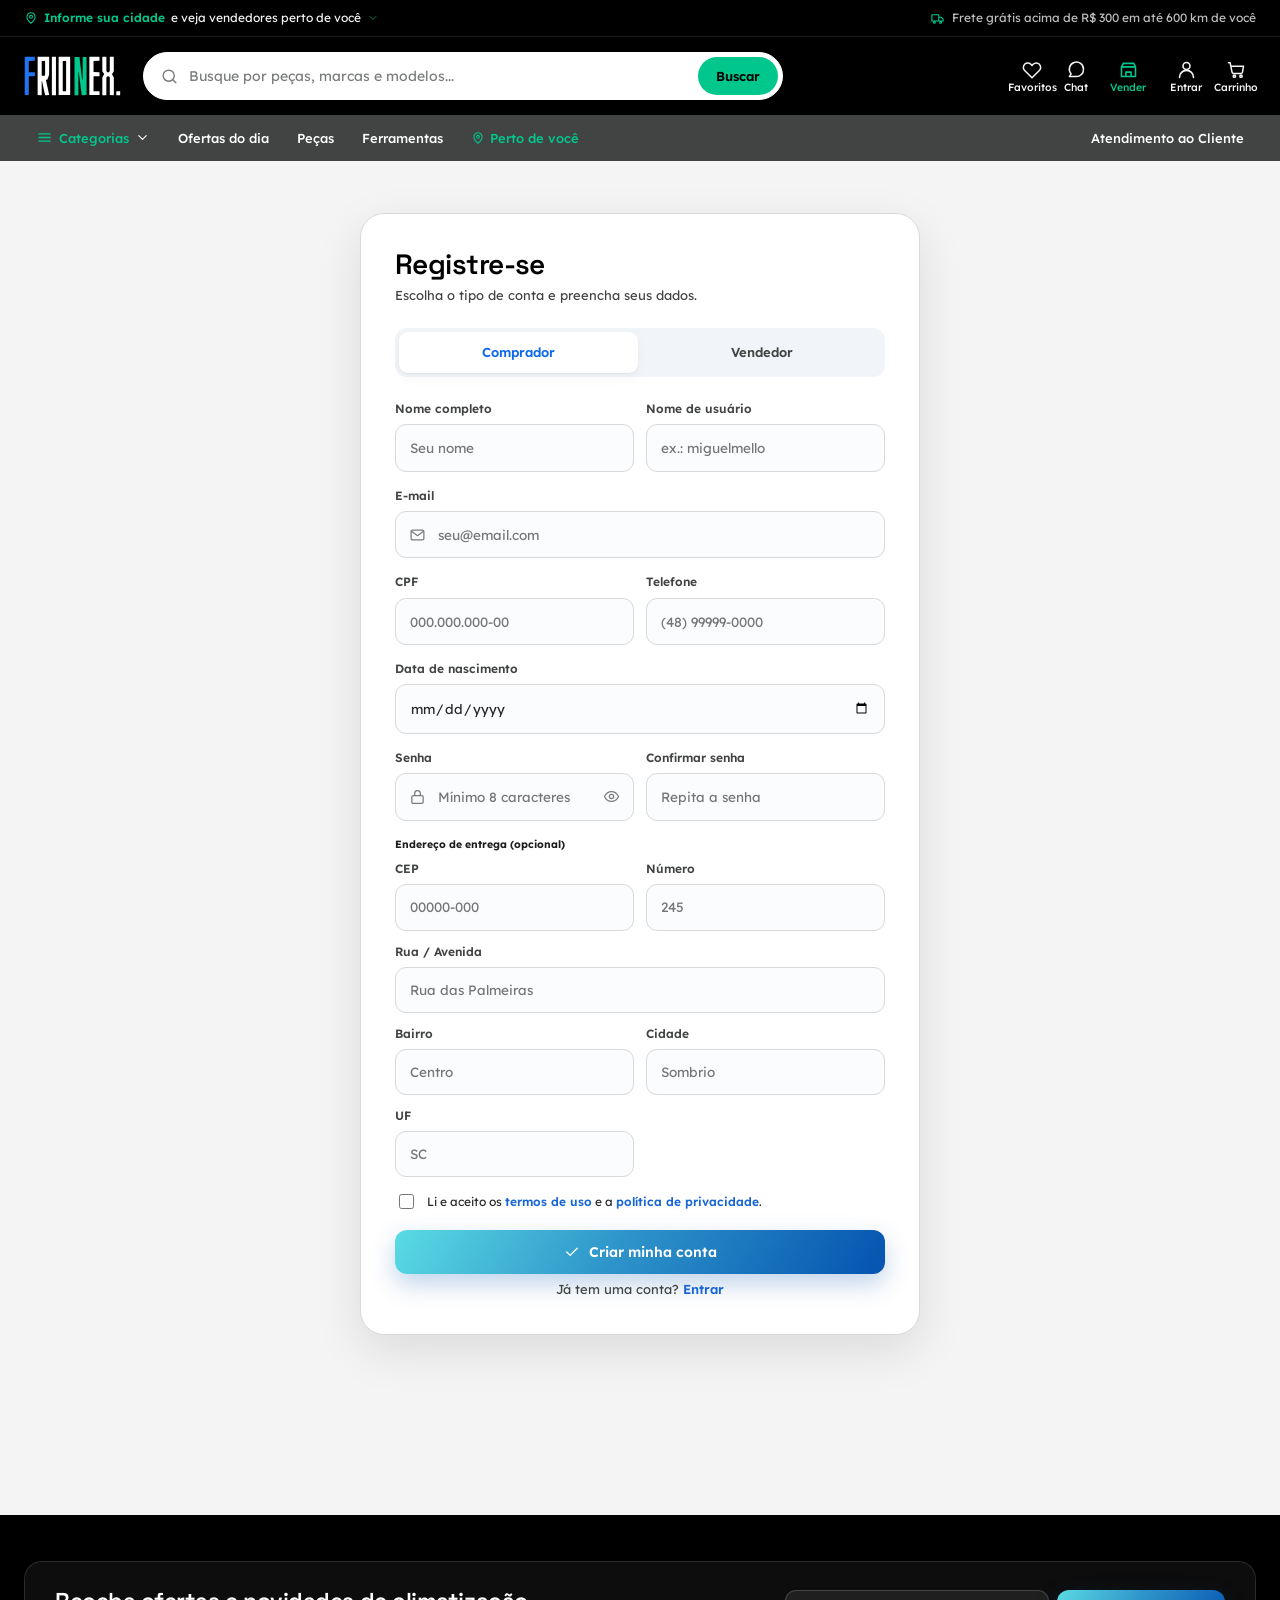
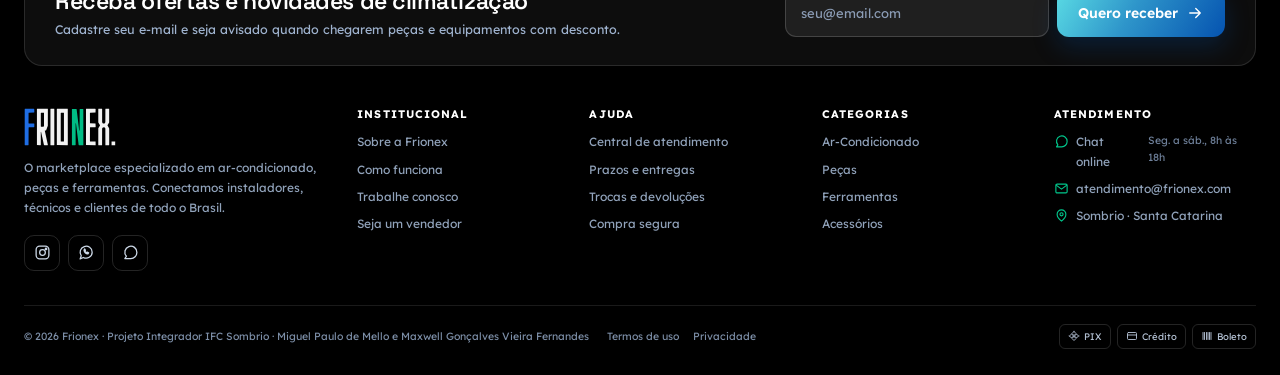
==== commit a72f8e5a: "feat: add messaging feature for buyer-seller communication - Implemented a new messaging system allo" ====
--- a/frionex/cadastro.html
+++ b/frionex/cadastro.html
@@ -137,6 +137,7 @@
   <script src="assets/js/data.js"></script>
   <script src="assets/js/api.js"></script>
   <script src="assets/js/store.js"></script>
+  <script src="assets/js/regiao.js"></script>
   <script src="assets/js/ui.js"></script>
   <script src="assets/js/pages/auth.js"></script>
 </body>
--- a/frionex/assets/css/styles.css
+++ b/frionex/assets/css/styles.css
@@ -2515,3 +2515,337 @@
   .seller-row > span:nth-child(3) { grid-row: 2; grid-column: 2; }
   .seller-actions { grid-row: 2; grid-column: 3; }
 }
+.quick-cat.is-active { border-color: var(--blue); box-shadow: 0 0 0 3px rgba(14, 106, 232, .12); }
+
+/* =========================================================
+   CATEGORIAS EM ÁRVORE
+   ========================================================= */
+
+/* ---------- menu "Categorias" do topo: categoria → tipos ---------- */
+.nav-dropdown-panel { display: block; width: 560px; padding: 8px; }
+.cat-tree { display: grid; grid-template-columns: 220px 1fr; gap: 8px; min-height: 230px; }
+.cat-tree-list { display: flex; flex-direction: column; gap: 2px; padding-right: 8px; border-right: 1px solid var(--line-2); }
+.nav-dropdown-panel .cat-tree-item { align-items: center; padding: 8px 10px; color: var(--ink); }
+.cat-tree-item .cat-ico { width: 34px; height: 34px; }
+.cat-tree-item strong { flex: 1; }
+.cat-tree-arrow { width: 14px; height: 14px; color: var(--muted-2); transform: rotate(-90deg); }
+.nav-dropdown-panel .cat-tree-item.is-active { background: var(--blue-soft); }
+.cat-tree-item.is-active .cat-tree-arrow { color: var(--blue); }
+.cat-tree-branch { display: flex; flex-direction: column; gap: 2px; padding: 6px 4px; }
+.cat-tree-branch[hidden] { display: none; }
+.cat-tree-title { padding: 4px 10px 8px; font-size: 11px; font-weight: 600; letter-spacing: .06em; text-transform: uppercase; color: var(--muted); }
+.nav-dropdown-panel .cat-tree-branch a { padding: 9px 10px; font-size: 13.5px; color: var(--text); }
+.nav-dropdown-panel .cat-tree-branch a:hover { color: var(--blue); }
+.nav-dropdown-panel .cat-tree-branch .cat-tree-all { margin-top: auto; align-items: center; gap: 6px; color: var(--blue); font-weight: 600; font-size: 12.5px; }
+.cat-tree-all .icon { width: 14px; height: 14px; }
+
+/* ---------- filtros do catálogo: categoria → ramo de filtros ---------- */
+.filter-tree .filter-group:first-child { padding-top: 6px; }
+.tree-hint { margin: -4px 0 10px; font-size: 12px; color: var(--muted); }
+.tree-cats { display: flex; flex-direction: column; gap: 6px; }
+.tree-cat, .tree-current {
+  display: flex;
+  align-items: center;
+  gap: 10px;
+  width: 100%;
+  padding: 9px 10px;
+  border: 1.5px solid var(--line);
+  border-radius: 12px;
+  background: #fff;
+  text-align: left;
+  color: var(--ink);
+  cursor: pointer;
+  transition: .16s ease;
+}
+.tree-cat:hover { border-color: var(--blue); background: var(--blue-soft); }
+.tree-cat-ico {
+  display: grid; place-items: center; flex: 0 0 auto;
+  width: 34px; height: 34px; border-radius: 10px;
+  background: var(--blue-soft); color: var(--blue);
+}
+.tree-cat-ico .icon { width: 18px; height: 18px; }
+.tree-cat-name { flex: 1; min-width: 0; font-size: 13.5px; font-weight: 600; line-height: 1.2; }
+.tree-cat-name small { display: block; margin-top: 2px; font-size: 11px; font-weight: 400; color: var(--muted-2); }
+.tree-cat .count { font-size: 11px; color: var(--muted-2); }
+.tree-chevron { width: 14px; height: 14px; color: var(--muted-2); transform: rotate(-90deg); }
+
+.tree-back {
+  display: inline-flex; align-items: center; gap: 4px;
+  margin-bottom: 10px; padding: 0;
+  border: 0; background: none;
+  color: var(--blue); font-size: 12.5px; font-weight: 600; cursor: pointer;
+}
+.tree-back:hover { text-decoration: underline; }
+.tree-back-ico { width: 14px; height: 14px; transform: rotate(90deg); }
+.tree-current { cursor: default; border-color: var(--blue); background: var(--blue-soft); }
+.tree-current .tree-cat-ico { background: var(--blue); color: #fff; }
+
+/* o "ramo": linha vertical ligando a categoria aos filtros dela */
+.tree-branch {
+  position: relative;
+  margin: 6px 0 0 26px;
+  padding-left: 16px;
+  border-left: 2px solid var(--line);
+}
+.tree-facet { position: relative; padding: 12px 0 4px; }
+.tree-facet::before {
+  content: '';
+  position: absolute;
+  left: -16px;
+  top: 21px;
+  width: 11px;
+  border-top: 2px solid var(--line);
+}
+.tree-facet h4 {
+  margin-bottom: 6px;
+  font-size: 11px;
+  font-weight: 600;
+  letter-spacing: .06em;
+  text-transform: uppercase;
+  color: var(--muted);
+}
+.tree-chips { display: flex; flex-wrap: wrap; gap: 6px; }
+.tree-chip {
+  display: inline-flex; align-items: center; gap: 6px;
+  padding: 6px 11px;
+  border: 1.5px solid var(--line);
+  border-radius: 999px;
+  background: #fff;
+  font-size: 12.5px;
+  color: var(--text);
+  cursor: pointer;
+  transition: .16s ease;
+}
+.tree-chip input { position: absolute; opacity: 0; pointer-events: none; }
+.tree-chip span { font-size: 10.5px; color: var(--muted-2); }
+.tree-chip:hover { border-color: var(--blue); color: var(--blue); }
+.tree-chip.is-on { border-color: var(--blue); background: var(--blue); color: #fff; }
+.tree-chip.is-on span { color: rgba(255, 255, 255, .8); }
+.tree-chip:focus-within { box-shadow: 0 0 0 3px rgba(14, 106, 232, .2); }
+.tree-chip.is-empty, .filter-option.is-empty { opacity: .45; cursor: default; }
+.tree-chip.is-empty:hover { border-color: var(--line); color: var(--text); }
+.filter-tree > .tree-facet { padding: 15px 0; border-bottom: 1px solid var(--line-2); }
+.filter-tree > .tree-facet::before { display: none; }
+
+
+/* =========================================================
+   REGIONALIZAÇÃO
+   ========================================================= */
+.regiao-chip {
+  display: inline-flex; align-items: center; gap: 6px;
+  padding: 0; border: 0; background: none;
+  color: inherit; font: inherit; cursor: pointer;
+}
+.regiao-chip strong { color: var(--teal); font-weight: 600; }
+.regiao-chip .icon { width: 14px; height: 14px; }
+.regiao-chip .chevron { width: 12px; height: 12px; opacity: .7; }
+.regiao-chip:hover strong, .regiao-chip:hover { color: #fff; text-decoration: underline; }
+.regiao-ou { display: flex; align-items: center; gap: 10px; margin: 12px 0; color: var(--muted-2); font-size: 12px; }
+.regiao-ou::before, .regiao-ou::after { content: ''; flex: 1; border-top: 1px solid var(--line); }
+.regiao-form .field select { width: 100%; }
+
+.product-local {
+  display: flex; align-items: center; gap: 4px;
+  margin-top: 3px;
+  font-size: 11.5px; color: var(--muted);
+  white-space: nowrap; overflow: hidden; text-overflow: ellipsis;
+}
+.product-local .icon { width: 12px; height: 12px; flex: 0 0 auto; }
+.product-local.is-near { color: var(--green); font-weight: 600; }
+
+.link-btn { padding: 0; border: 0; background: none; color: var(--blue); font: inherit; font-weight: 600; cursor: pointer; text-decoration: underline; }
+.txt-ok { color: var(--green); }
+.dist-tag { font-weight: 600; color: var(--muted); }
+.dist-tag.is-near { color: var(--green); }
+.price-extra { display: flex; align-items: flex-start; gap: 6px; }
+.price-extra .icon { flex: 0 0 auto; margin-top: 2px; }
+
+.dist-group h3 { display: flex; align-items: center; gap: 6px; }
+.dist-group h3 .icon { width: 14px; height: 14px; color: var(--blue); }
+.dist-origem {
+  display: block; width: 100%; margin: -2px 0 8px; padding: 7px 10px;
+  border: 1px dashed var(--line); border-radius: 10px; background: #f9fafa;
+  text-align: left; font-size: 12px; color: var(--muted); cursor: pointer;
+}
+.dist-origem strong { color: var(--ink); }
+.dist-origem:hover { border-color: var(--blue); }
+.filter-option input[type="radio"] { width: 16px; height: 16px; accent-color: var(--blue); }
+
+.perto-section .rail > .perto-cta { flex: 1 0 100%; }
+.perto-cta {
+  display: flex; align-items: center; gap: 16px; flex-wrap: wrap;
+  width: 100%; padding: 22px 24px;
+  border: 1.5px dashed var(--blue); border-radius: 18px;
+  background: var(--blue-soft);
+}
+.perto-cta > div { flex: 1 1 280px; }
+.perto-cta strong { display: block; font-size: 16px; color: var(--ink); }
+.perto-cta p { margin-top: 3px; font-size: 13px; color: var(--muted); }
+.perto-cta-ico { display: grid; place-items: center; width: 48px; height: 48px; border-radius: 14px; background: var(--blue); color: #fff; }
+.perto-cta-ico .icon { width: 24px; height: 24px; }
+
+.alt-offers { margin-top: 16px; padding: 14px; border: 1px solid var(--line); border-radius: 14px; background: #fff; }
+.alt-offers h3 { display: flex; align-items: center; gap: 6px; margin-bottom: 8px; font-size: 13.5px; }
+.alt-offers h3 .icon { width: 15px; height: 15px; color: var(--blue); }
+.alt-offer { display: flex; align-items: center; gap: 10px; padding: 8px; border-radius: 10px; }
+.alt-offer:hover { background: var(--blue-soft); }
+.alt-offer img { width: 44px; height: 44px; flex: 0 0 auto; border-radius: 8px; object-fit: cover; background: #f4f4f4; }
+.alt-info { flex: 1; min-width: 0; }
+.alt-info strong { display: block; font-size: 13px; color: var(--ink); }
+.alt-info small { display: block; font-size: 11.5px; color: var(--muted); }
+.alt-price { font-weight: 700; color: var(--ink); white-space: nowrap; }
+
+.envios { margin: 4px 0 10px; padding: 10px 12px; border-radius: 12px; background: var(--line-2); }
+.envios-title { display: flex; align-items: center; flex-wrap: wrap; gap: 4px; margin-bottom: 6px; font-size: 12px; color: var(--muted); }
+.envios-title .icon { width: 13px; height: 13px; }
+.envio { display: flex; justify-content: space-between; gap: 10px; padding: 5px 0; font-size: 12.5px; }
+.envio + .envio { border-top: 1px solid var(--line); }
+.envio small { display: block; font-size: 11px; color: var(--muted); }
+.envio b { white-space: nowrap; }
+.option-card.is-disabled { opacity: .55; cursor: not-allowed; }
+.summary-note .link-btn { font-size: inherit; }
+
+/* ---------- painel do vendedor: abas e vendas ---------- */
+.seller-tabs { display: flex; gap: 6px; margin-bottom: 16px; padding: 5px; border: 1px solid var(--line); border-radius: 14px; background: #fff; overflow-x: auto; }
+.seller-tabs > * {
+  display: inline-flex; align-items: center; gap: 7px; flex: 0 0 auto;
+  padding: 9px 14px; border: 0; border-radius: 10px; background: none;
+  font-size: 13.5px; font-weight: 600; color: var(--muted); cursor: pointer; white-space: nowrap;
+}
+.seller-tabs > * .icon { width: 16px; height: 16px; }
+.seller-tabs > * > span { padding: 1px 7px; border-radius: 999px; background: var(--line-2); font-size: 11px; color: var(--muted); }
+.seller-tabs > .is-active { background: var(--blue-soft); color: var(--blue); }
+.seller-tabs > *:hover { color: var(--blue); }
+.tab-alert { padding: 2px 8px; border-radius: 999px; background: var(--teal); color: #000; font-size: 10.5px; }
+.seller-chips { display: flex; flex-wrap: wrap; gap: 6px; }
+.chip-btn { display: inline-flex; align-items: center; gap: 6px; padding: 6px 12px; border: 1.5px solid var(--line); border-radius: 999px; background: #fff; font-size: 12.5px; color: var(--text); cursor: pointer; }
+.chip-btn span { font-size: 11px; color: var(--muted-2); }
+.chip-btn.is-active { border-color: var(--blue); background: var(--blue); color: #fff; }
+.chip-btn.is-active span { color: rgba(255, 255, 255, .8); }
+
+.venda { padding: 16px 0; border-top: 1px solid var(--line-2); }
+.venda-head { display: flex; flex-wrap: wrap; align-items: center; gap: 10px; font-size: 13px; }
+.venda-head > span:nth-child(2) { color: var(--muted); }
+.venda-total { margin-left: auto; font-family: var(--font-display); font-size: 17px; font-weight: 700; color: var(--ink); }
+.venda-body { display: grid; grid-template-columns: minmax(0, 1.4fr) minmax(0, 1fr); gap: 18px; margin-top: 12px; }
+.venda-itens { display: flex; flex-direction: column; gap: 8px; }
+.venda-item { display: flex; align-items: center; gap: 10px; min-width: 0; }
+.venda-item img { width: 48px; height: 48px; flex: 0 0 auto; border-radius: 10px; object-fit: cover; background: #f4f4f4; }
+.venda-item strong { display: block; font-size: 13px; font-weight: 600; color: var(--ink); overflow-wrap: anywhere; }
+.venda-item small, .venda-cliente small { display: flex; align-items: center; gap: 5px; font-size: 12px; color: var(--muted); }
+.venda-item small .icon, .venda-cliente small .icon { width: 13px; height: 13px; flex: 0 0 auto; }
+.venda-cliente { display: flex; flex-direction: column; gap: 3px; padding: 10px 12px; border-radius: 12px; background: var(--line-2); }
+.venda-label { font-size: 10.5px; font-weight: 600; letter-spacing: .06em; text-transform: uppercase; color: var(--muted); }
+.venda-steps { display: grid; grid-template-columns: repeat(4, 1fr); gap: 6px; margin-top: 12px; }
+.venda-steps span { padding-top: 7px; border-top: 3px solid var(--line); font-size: 11px; color: var(--muted-2); }
+.venda-steps span.is-done { border-color: var(--teal); color: var(--ink); font-weight: 600; }
+.venda-actions { display: flex; flex-wrap: wrap; justify-content: flex-end; gap: 8px; margin-top: 12px; }
+.order-track { display: flex; flex-wrap: wrap; align-items: center; gap: 6px; margin: 0 18px 12px; padding: 9px 12px; border-radius: 10px; background: var(--blue-soft); font-size: 12.5px; color: var(--ink-2); }
+.order-track .icon { width: 15px; height: 15px; color: var(--blue); }
+@media (max-width: 760px) {
+  .venda-body { grid-template-columns: 1fr; }
+  .venda-steps span { font-size: 10px; }
+  .venda-actions .btn { flex: 1 1 auto; justify-content: center; }
+}
+
+/* =========================================================
+   MENSAGENS (chat)
+   ========================================================= */
+.chat-count { position: absolute; top: -2px; right: 2px; }
+.account-menu .chat-count, .mobile-drawer .chat-count { position: static; margin-left: auto; }
+.chat-layout { display: grid; grid-template-columns: 320px minmax(0, 1fr); gap: 16px; align-items: stretch; min-height: 560px; }
+.chat-list { display: flex; flex-direction: column; padding: 10px; overflow: hidden; }
+.chat-list-head { padding: 8px 8px 12px; border-bottom: 1px solid var(--line-2); margin-bottom: 6px; }
+.chat-list-head h1 { font-size: 20px; }
+.chat-list-head span { font-size: 12px; color: var(--muted); }
+.chat-item {
+  display: flex; align-items: center; gap: 10px; width: 100%;
+  padding: 10px; border: 0; border-radius: 12px; background: none;
+  text-align: left; cursor: pointer;
+}
+.chat-item:hover { background: var(--line-2); }
+.chat-item.is-active { background: var(--blue-soft); }
+.chat-item .avatar, .chat-thread-head .avatar {
+  display: grid; place-items: center; flex: 0 0 auto;
+  width: 40px; height: 40px; border-radius: 12px;
+  background: var(--grad); color: #fff; font-size: 13px; font-weight: 700; overflow: hidden;
+}
+.chat-item .avatar img, .chat-thread-head .avatar img { width: 100%; height: 100%; object-fit: cover; background: #fff; }
+.chat-item-info { flex: 1; min-width: 0; }
+.chat-item-info strong { display: block; font-size: 13.5px; color: var(--ink); }
+.chat-item-info small { display: block; overflow: hidden; text-overflow: ellipsis; white-space: nowrap; font-size: 12px; color: var(--muted); }
+.chat-item-meta { display: flex; flex-direction: column; align-items: flex-end; gap: 4px; font-size: 11px; color: var(--muted-2); }
+.chat-badge { min-width: 20px; padding: 1px 6px; border-radius: 999px; background: var(--teal); color: #000; font-size: 11px; text-align: center; }
+.chat-empty-list { display: flex; flex-direction: column; align-items: center; gap: 8px; padding: 40px 16px; text-align: center; font-size: 13px; color: var(--muted); }
+.chat-empty-list .icon { width: 30px; height: 30px; color: var(--muted-2); }
+
+.chat-thread { display: flex; flex-direction: column; min-height: 560px; max-height: calc(100vh - 140px); overflow: hidden; }
+.chat-thread-empty { align-items: center; justify-content: center; gap: 8px; padding: 40px; text-align: center; color: var(--muted); }
+.chat-thread-empty .icon { width: 44px; height: 44px; color: var(--blue); }
+.chat-thread-empty h2 { color: var(--ink); font-size: 18px; }
+.chat-thread-head { display: flex; align-items: center; gap: 12px; padding: 14px 16px; border-bottom: 1px solid var(--line-2); }
+.chat-thread-title { flex: 1; min-width: 0; }
+.chat-thread-title strong { display: block; font-size: 15px; color: var(--ink); }
+.chat-thread-title small { display: flex; align-items: center; gap: 4px; font-size: 12px; color: var(--muted); }
+.chat-thread-title small .icon { width: 12px; height: 12px; }
+.chat-back { display: none; color: var(--ink); }
+.chat-back .icon { transform: rotate(90deg); }
+.chat-contexts { display: flex; flex-wrap: wrap; gap: 8px; padding: 10px 16px 0; }
+.chat-contexts:empty { display: none; }
+.chat-context { display: flex; align-items: center; gap: 10px; min-width: 0; max-width: 100%; padding: 8px 12px 8px 8px; border: 1px solid var(--line); border-radius: 12px; background: #fff; }
+.chat-context img { width: 40px; height: 40px; flex: 0 0 auto; border-radius: 8px; object-fit: cover; }
+.chat-context > .icon { width: 20px; height: 20px; color: var(--blue); margin-left: 4px; }
+.chat-context strong { display: block; max-width: 380px; overflow: hidden; text-overflow: ellipsis; white-space: nowrap; font-size: 12.5px; color: var(--ink); }
+.chat-context small { font-size: 11.5px; color: var(--muted); }
+.chat-context:hover { border-color: var(--blue); }
+.chat-messages { flex: 1; display: flex; flex-direction: column; gap: 8px; padding: 16px; overflow-y: auto; background: #f7f8f8; margin-top: 10px; }
+.msg { max-width: min(78%, 520px); align-self: flex-start; }
+.msg p { padding: 10px 13px; border-radius: 16px 16px 16px 4px; background: #fff; border: 1px solid var(--line); font-size: 13.5px; line-height: 1.45; color: var(--ink-2); white-space: pre-wrap; overflow-wrap: anywhere; }
+.msg small { display: block; margin: 3px 6px 0; font-size: 10.5px; color: var(--muted-2); }
+.msg.is-mine { align-self: flex-end; text-align: right; }
+.msg.is-mine p { border: 0; border-radius: 16px 16px 4px 16px; background: var(--blue); color: #fff; text-align: left; }
+.chat-hint { margin: auto; max-width: 340px; text-align: center; font-size: 13px; color: var(--muted); }
+.chat-quick { display: flex; gap: 6px; padding: 10px 16px 0; overflow-x: auto; }
+.chat-quick .chip-btn { flex: 0 0 auto; white-space: nowrap; }
+.chat-form { display: flex; gap: 8px; padding: 10px 16px 16px; }
+.chat-form input { flex: 1; min-width: 0; height: 46px; padding: 0 16px; border: 1.5px solid var(--line); border-radius: 999px; font-size: 14px; outline: none; }
+.chat-form input:focus { border-color: var(--blue); box-shadow: 0 0 0 4px rgba(14, 106, 232, .12); }
+.chat-form .btn { width: 46px; height: 46px; padding: 0; border-radius: 999px; justify-content: center; }
+
+@media (max-width: 860px) {
+  .chat-layout { grid-template-columns: minmax(0, 1fr); min-height: 0; }
+  .chat-layout.has-active .chat-list { display: none; }
+  .chat-layout:not(.has-active) .chat-thread { display: none; }
+  .chat-back { display: inline-flex; }
+  .chat-thread { min-height: calc(100vh - 220px); max-height: none; }
+  .msg { max-width: 88%; }
+  .chat-context strong { max-width: 200px; }
+}
+
+/* ---------- topo fixo ao rolar ---------- */
+#site-header { position: sticky; top: 0; z-index: 60; }
+#site-header .site-header { position: relative; }
+.header-nav .nav-link-perto { display: inline-flex; align-items: center; gap: 5px; color: var(--teal); }
+.header-nav .nav-link-perto .icon { width: 14px; height: 14px; }
+.fake-mail { margin-bottom: 12px; padding: 12px 14px; border: 1px solid var(--line); border-left: 4px solid var(--blue); border-radius: 10px; background: #f9fafb; font-size: 13px; }
+.fake-mail span { display: flex; align-items: center; gap: 6px; font-size: 12px; color: var(--muted); }
+.fake-mail .icon { width: 14px; height: 14px; }
+.fake-mail p { margin: 6px 0 4px; color: var(--ink-2); }
+.fake-mail b { font-family: var(--font-display); font-size: 18px; letter-spacing: .12em; color: var(--blue); }
+.fake-mail small { color: var(--muted-2); font-size: 11px; }
+.store-tabs { overflow-x: auto; scrollbar-width: none; }
+.store-tabs .store-tab { flex: 0 0 auto; white-space: nowrap; }
+.seller-inline { flex-wrap: wrap; }
+.seller-inline > span:nth-child(2) { flex: 1 1 160px; min-width: 0; }
+.seller-inline small { display: inline-flex; flex-wrap: wrap; align-items: center; gap: 3px; }
+.seller-inline small .icon { width: 12px; height: 12px; }
+@media (max-width: 760px) {
+  .seller-inline .badge-verified { margin-left: 0; }
+  .seller-inline .btn { flex: 1 1 auto; justify-content: center; }
+}
+.chat-thread-title strong { overflow: hidden; text-overflow: ellipsis; white-space: nowrap; }
+@media (max-width: 480px) {
+  .chat-thread-head { padding: 10px 12px; gap: 8px; }
+  .chat-thread-head .btn { display: none; }
+  .chat-thread-title small { font-size: 11px; }
+}
